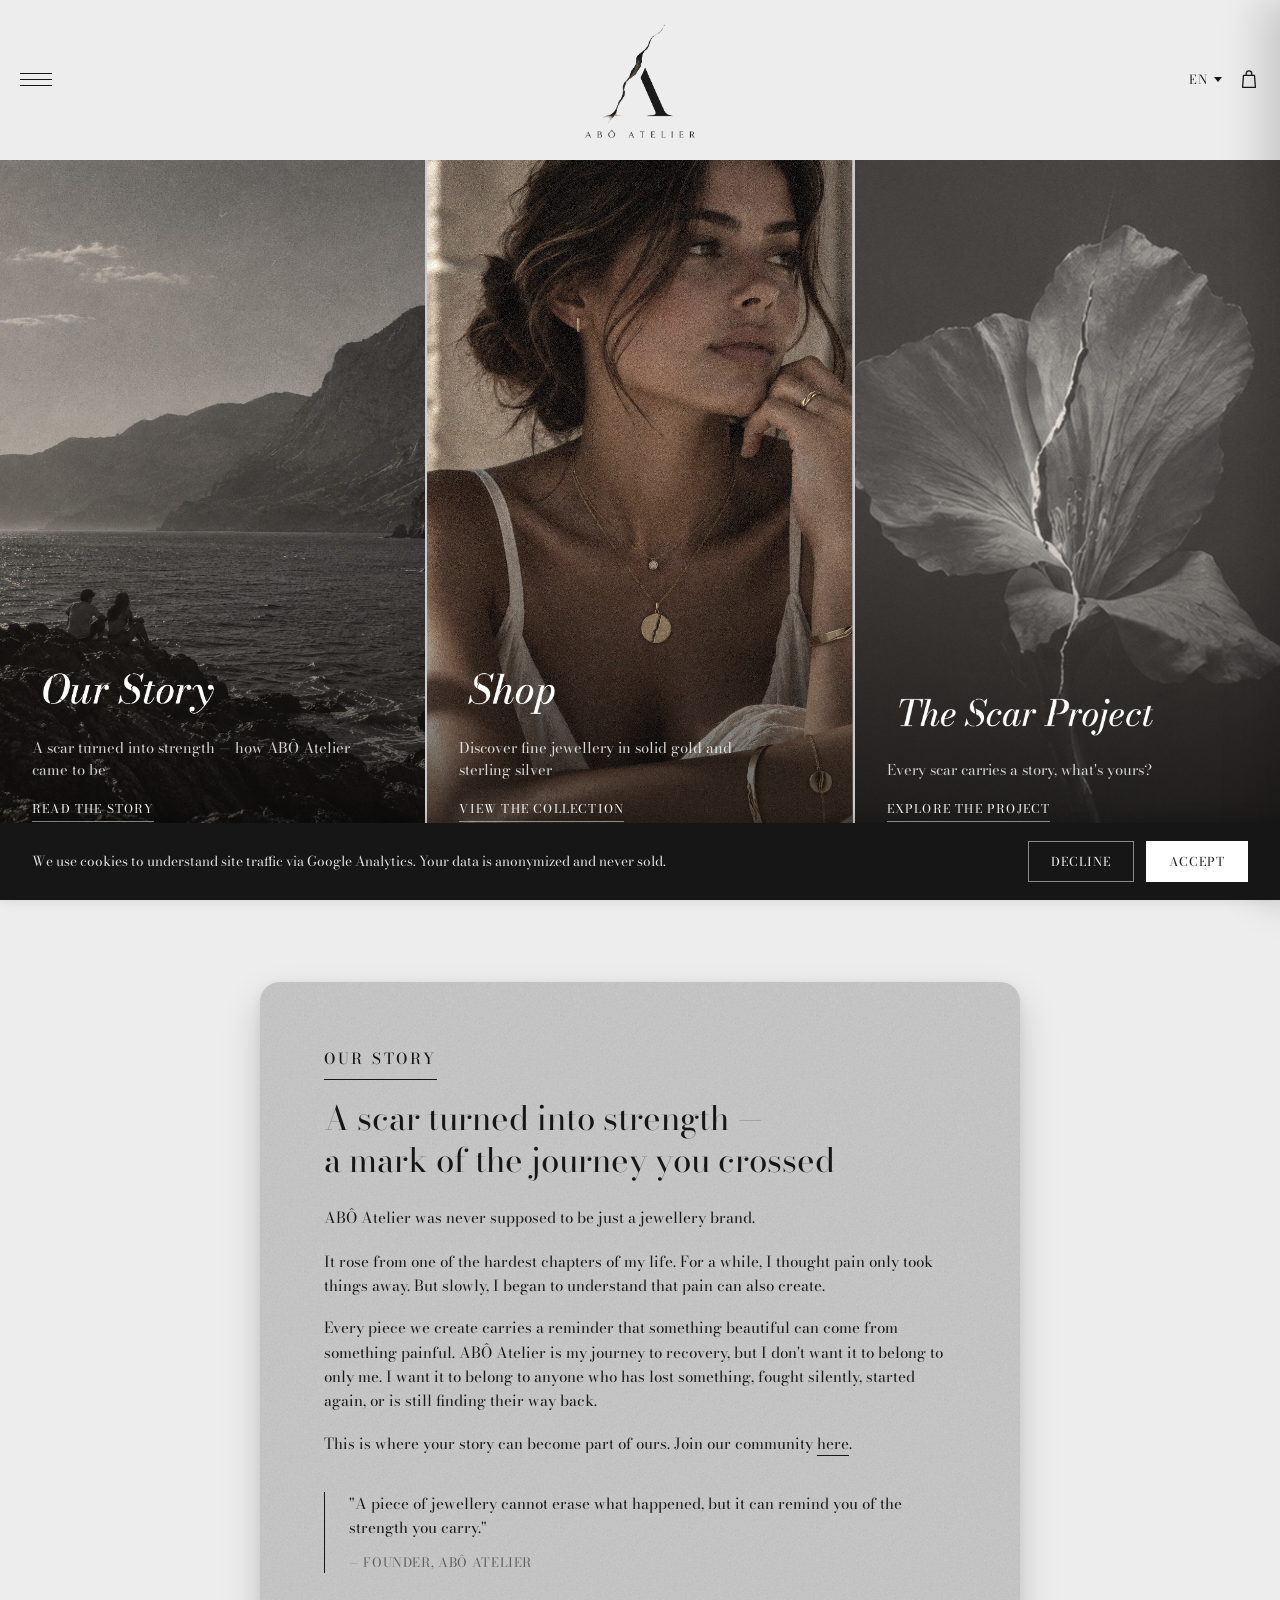
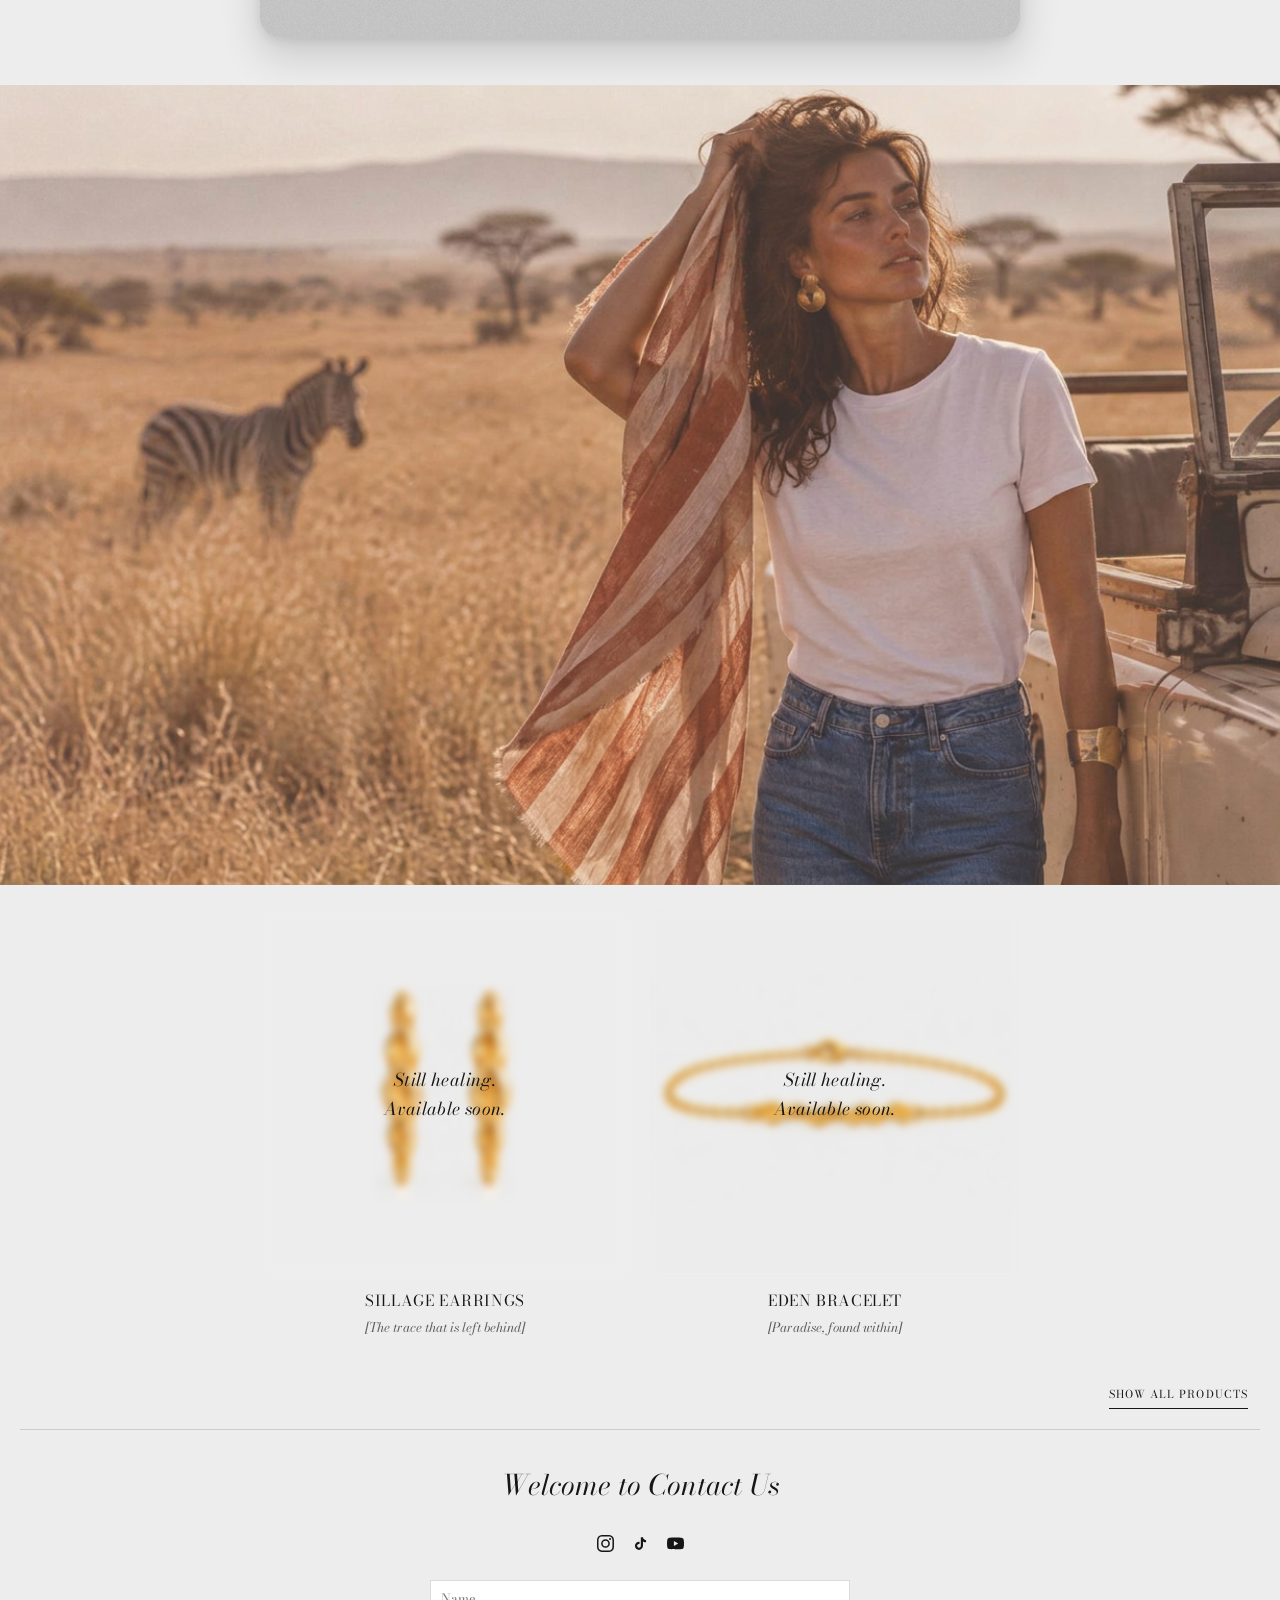
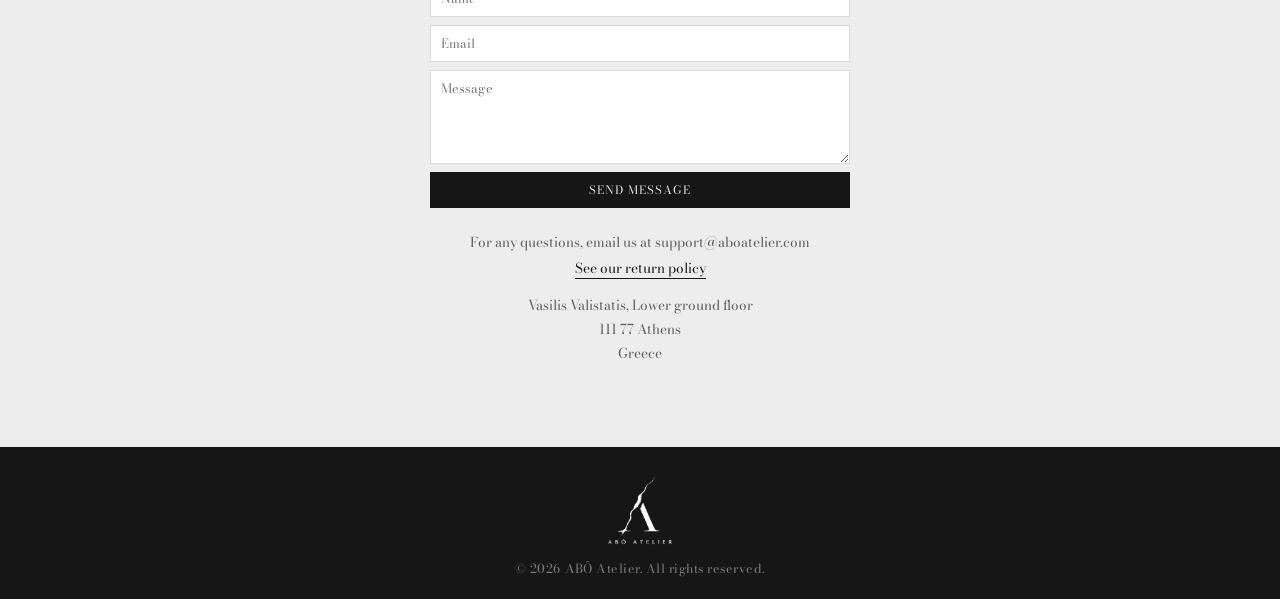
==== index.html @ 1d9c3689 "Add cookie consent banner gating Google Analytics Adds a bottom banner (translated in all 4 language" ====
<!DOCTYPE html>
<html lang="en">
<head>
<meta charset="UTF-8">
<meta name="viewport" content="width=device-width, initial-scale=1.0">
<title data-i18n="title.home">ABÔ Atelier — Fine Jewellery</title>
<meta name="description" content="ABÔ Atelier is a fine jewellery house crafting considered pieces by hand, in small batches, for a lifetime of wear.">

<link rel="preconnect" href="https://fonts.googleapis.com">
<link rel="preconnect" href="https://fonts.gstatic.com" crossorigin>
<link href="https://fonts.googleapis.com/css2?family=Bodoni+Moda:ital,wght@0,400..600;1,400..600&display=swap" rel="stylesheet">

<link rel="icon" href="assets/img/favicon-mark.png" type="image/png">
<link rel="stylesheet" href="assets/css/style.css">
<link rel="stylesheet" href="assets/css/cart.css">
</head>
<body>
<script>setTimeout(function(){document.body.classList.add("i18n-ready");}, 1500);</script>

<a class="skip-link" href="#story" data-i18n="skip.content">Skip to content</a>

<header class="site-header" id="siteHeader">
  <div class="header-inner">
    <button class="nav-toggle" id="navToggle" aria-expanded="false" aria-controls="siteNav" data-i18n-aria="nav.toggleAria" aria-label="Toggle navigation">
      <span></span><span></span><span></span>
    </button>

    <a href="#top" class="brand" data-i18n-aria="brand.aria" aria-label="ABÔ Atelier — Home">
      <img src="assets/img/abo-logo-scarred-full.png" alt="ABÔ Atelier" class="brand-logo">
    </a>

    <nav class="site-nav" id="siteNav">
      <a href="#top" data-i18n="nav.home">Home</a>
      <a href="shop.html" data-i18n="nav.shop">Shop</a>
      <a href="#story" data-i18n="nav.story">Our Story</a>
      <a href="the-scar-project.html" data-i18n="nav.scarProject">The Scar Project</a>
      <a href="#contact" data-i18n="nav.contact">Contact Us</a>
    </nav>

    <a href="shop.html" class="cart-link" data-i18n-aria="cart.aria" aria-label="View cart">
      <svg viewBox="0 0 24 24" aria-hidden="true"><path d="M6 7h12l1 13H5L6 7z"/><path d="M9 7V5a3 3 0 0 1 6 0v2"/></svg>
      <span class="cart-count" hidden>0</span>
    </a>
  </div>
</header>

<div class="nav-backdrop" id="navBackdrop"></div>

<main id="top">

  <section class="hero" id="hero">
    <a href="#story" class="hero-tile">
      <img src="assets/img/story-tile.jpg" alt="" class="hero-tile-img">
      <span class="hero-tile-copy">
        <img src="assets/img/title-our-story.png" alt="Our Story" class="hero-tile-title">
        <span class="hero-tile-text" data-i18n="hero.story.text">A scar turned into strength — how ABÔ Atelier came to be</span>
        <span class="hero-tile-link" data-i18n="hero.story.link">Read the story</span>
      </span>
    </a>

    <a href="shop.html" class="hero-tile">
      <img src="assets/img/shop-tile.jpg" alt="" class="hero-tile-img">
      <span class="hero-tile-copy">
        <img src="assets/img/title-shop.png" alt="Shop" class="hero-tile-title">
        <span class="hero-tile-text" data-i18n="hero.shop.text">Discover fine jewellery in solid gold and sterling silver</span>
        <span class="hero-tile-link" data-i18n="hero.shop.link">View the collection</span>
      </span>
    </a>

    <a href="the-scar-project.html" class="hero-tile">
      <img src="assets/img/scar-project-tile.jpg" alt="" class="hero-tile-img">
      <span class="hero-tile-copy">
        <img src="assets/img/title-scar-project.png" alt="The Scar Project" class="hero-tile-title-crack">
        <span class="hero-tile-text" data-i18n="hero.scar.text">Every scar carries a story, what's yours?</span>
        <span class="hero-tile-link" data-i18n="hero.scar.link">Explore the project</span>
      </span>
    </a>
  </section>

  <section class="story" id="story">
    <div class="story-inner">
      <div class="story-copy">
        <p class="eyebrow" data-i18n="story.eyebrow">Our Story</p>
        <h2 data-i18n-html="story.heading">A scar turned into strength —<br>a mark of the journey you crossed</h2>
        <p class="lede" data-i18n="story.lede">ABÔ Atelier was never supposed to be just a jewellery brand.</p>
        <p data-i18n-html="story.p1">It rose from one of the hardest chapters of my life. For a while, I thought pain only took things away. But slowly, I began to understand that <em>pain can also create</em>.</p>
        <p data-i18n="story.p2">Every piece we create carries a reminder that something beautiful can come from something painful. ABÔ Atelier is my journey to recovery, but I don't want it to belong to only me. I want it to belong to anyone who has lost something, fought silently, started again, or is still finding their way back.</p>
        <p data-i18n-html="story.p3">This is where your story can become part of ours. Join our community <a href="the-scar-project.html">here</a>.</p>

        <blockquote>
          "<span data-i18n="story.quote">A piece of jewellery cannot erase what happened, but it can remind you of the strength you carry.</span>"
          <cite data-i18n="story.quoteCite">— Founder, ABÔ Atelier</cite>
        </blockquote>
      </div>
    </div>
  </section>

  <section class="story-showcase" id="story-showcase">
    <div class="story-showcase-inner">
      <img src="assets/img/abo-savanna-editorial-whitetees.jpg" alt="" class="story-showcase-placeholder">
      <div class="story-showcase-products">
        <a href="product.html?id=sillage-earrings" class="story-showcase-product">
          <span class="story-showcase-product-media">
            <img src="assets/img/products/fracture-earrings-gold.jpg" alt="Sillage Earrings">
            <span class="story-showcase-product-badge" data-i18n-html="shop.comingSoon">Still healing.<br>Available soon.</span>
          </span>
          <span class="story-showcase-product-name">SILLAGE EARRINGS</span>
          <span class="story-showcase-product-quote">[The trace that is left behind]</span>
        </a>
        <a href="product.html?id=eden-bracelet" class="story-showcase-product">
          <span class="story-showcase-product-media">
            <img src="assets/img/products/fracture-bracelet-gold.jpg" alt="Eden Bracelet">
            <span class="story-showcase-product-badge" data-i18n-html="shop.comingSoon">Still healing.<br>Available soon.</span>
          </span>
          <span class="story-showcase-product-name">EDEN BRACELET</span>
          <span class="story-showcase-product-quote">[Paradise, found within]</span>
        </a>
      </div>
      <div class="story-showcase-more">
        <a href="shop.html" class="story-showcase-more-link" data-i18n="storyShowcase.showAll">Show All Products</a>
      </div>
    </div>
  </section>

  <section class="contact-section" id="contact">
    <h2 data-i18n="contact.heading">Welcome to Contact Us</h2>

    <div class="contact-columns">
      <div class="contact-info">
        <div class="contact-block contact-social">
          <div class="contact-social-icons">
            <a href="#" class="social-link" aria-label="Instagram">
              <svg viewBox="0 0 24 24" aria-hidden="true"><path d="M12 0C8.74 0 8.333.014 7.053.072 5.775.132 4.905.333 4.14.63c-.789.306-1.459.717-2.126 1.384S.935 3.35.63 4.14C.333 4.905.131 5.775.072 7.053.014 8.333 0 8.74 0 12s.014 3.667.072 4.947c.06 1.277.261 2.148.558 2.913.306.788.717 1.459 1.384 2.126.667.666 1.336 1.079 2.126 1.384.766.296 1.636.499 2.913.558C8.333 23.986 8.74 24 12 24s3.667-.014 4.947-.072c1.277-.06 2.148-.262 2.913-.558.788-.306 1.459-.718 2.126-1.384.666-.667 1.079-1.335 1.384-2.126.296-.765.499-1.636.558-2.913.058-1.28.072-1.687.072-4.947s-.014-3.667-.072-4.947c-.06-1.277-.262-2.149-.558-2.913-.306-.789-.718-1.459-1.384-2.126C21.319 1.347 20.651.935 19.86.63c-.765-.297-1.636-.499-2.913-.558C15.667.014 15.26 0 12 0zm0 2.16c3.203 0 3.585.016 4.85.071 1.17.055 1.805.249 2.227.415.562.217.96.477 1.382.896.419.42.679.819.896 1.381.164.422.36 1.057.413 2.227.057 1.266.07 1.646.07 4.85s-.015 3.585-.074 4.85c-.061 1.17-.256 1.805-.421 2.227-.224.562-.479.96-.899 1.382-.419.419-.824.679-1.38.896-.42.164-1.065.36-2.235.413-1.274.057-1.649.07-4.859.07-3.211 0-3.586-.015-4.859-.074-1.171-.061-1.816-.256-2.236-.421-.569-.224-.96-.479-1.379-.899-.421-.419-.69-.824-.9-1.38-.165-.42-.359-1.065-.42-2.235-.045-1.26-.061-1.649-.061-4.844 0-3.196.016-3.586.061-4.861.061-1.17.255-1.814.42-2.234.21-.57.479-.96.9-1.381.419-.419.81-.689 1.379-.898.42-.166 1.051-.361 2.221-.421 1.275-.045 1.65-.06 4.859-.06zM12 5.838a6.162 6.162 0 1 0 0 12.324 6.162 6.162 0 0 0 0-12.324zM12 16a4 4 0 1 1 0-8 4 4 0 0 1 0 8zm7.846-10.405a1.44 1.44 0 1 1-2.881.001 1.44 1.44 0 0 1 2.881-.001z"/></svg>
            </a>
            <a href="#" class="social-link" aria-label="TikTok">
              <svg viewBox="0 0 24 24" aria-hidden="true"><path d="M16.6 5.82s.51.5 0 0A4.278 4.278 0 0 1 15.54 3h-3.09v12.4a2.592 2.592 0 0 1-2.59 2.5c-1.42 0-2.6-1.16-2.6-2.6c0-1.72 1.66-3.01 3.37-2.48V9.66c-3.45-.46-6.47 2.22-6.47 5.64c0 3.33 2.76 5.7 5.69 5.7c3.14 0 5.69-2.55 5.69-5.7V9.01a7.35 7.35 0 0 0 4.3 1.38V7.3s-1.88.09-3.24-1.48z"/></svg>
            </a>
            <a href="#" class="social-link" aria-label="YouTube">
              <svg viewBox="0 0 24 24" aria-hidden="true"><path d="M23.498 6.186a2.994 2.994 0 0 0-2.107-2.117C19.505 3.545 12 3.545 12 3.545s-7.505 0-9.391.524A2.994 2.994 0 0 0 .502 6.186 31.6 31.6 0 0 0 0 12a31.6 31.6 0 0 0 .502 5.814 2.994 2.994 0 0 0 2.107 2.117c1.886.524 9.391.524 9.391.524s7.505 0 9.391-.524a2.994 2.994 0 0 0 2.107-2.117A31.6 31.6 0 0 0 24 12a31.6 31.6 0 0 0-.502-5.814zM9.75 15.568V8.432L15.818 12z"/></svg>
            </a>
          </div>
        </div>

        <div class="contact-block contact-form-block">
          <form class="contact-form" id="contactForm">
            <input type="text" name="name" data-i18n-placeholder="newsletter.name" placeholder="Name" data-i18n-aria="newsletter.name" aria-label="Name">
            <input type="email" name="email" data-i18n-placeholder="newsletter.email" placeholder="Email" required data-i18n-aria="newsletter.emailAria" aria-label="Email address">
            <textarea name="message" rows="4" data-i18n-placeholder="contact.form.message" placeholder="Message" required data-i18n-aria="contact.form.message" aria-label="Message"></textarea>
            <button type="submit" data-i18n="contact.form.submit">Send Message</button>
            <p class="newsletter-status" hidden></p>
          </form>
        </div>

        <div class="contact-block contact-returns">
          <p><span data-i18n="contact.returnsLabel">For any questions, email us at</span> support@aboatelier.com</p>
          <p><a href="return-policy.html" data-i18n="contact.returnsPolicyLink">See our return policy</a></p>
          <div class="contact-address">
            <p>Vasilis Valistatis, Lower ground floor</p>
            <p>111 77 Athens</p>
            <p data-i18n="contact.country">Greece</p>
          </div>
        </div>
      </div>
    </div>
  </section>

</main>

<footer class="site-footer">
  <div class="footer-inner">
    <div class="footer-brand">
      <a href="#top" class="brand brand--footer">
        <img src="assets/img/abo-logo-scarred-white-full.png" alt="ABÔ Atelier" class="brand-logo brand-logo--footer">
      </a>
      <p class="footer-copy">&copy; <span id="year"></span> <span data-i18n="footer.rights">ABÔ Atelier. All rights reserved.</span></p>
    </div>
  </div>
</footer>

<div class="newsletter-widget" id="newsletterWidget">
  <div class="newsletter-anchor">
    <button type="button" class="newsletter-badge" id="newsletterBadge" data-i18n-aria="newsletter.badgeAria" aria-label="Sign up for our newsletter">
      <svg viewBox="0 0 24 24" aria-hidden="true"><rect x="3" y="5" width="18" height="14" rx="1"></rect><path d="M3 6l9 7 9-7"></path></svg>
    </button>
    <div class="newsletter-popup" id="newsletterPopup" hidden>
      <button type="button" class="newsletter-close" id="newsletterClose" data-i18n-aria="newsletter.closeAria" aria-label="Close">&times;</button>
      <p class="newsletter-title" data-i18n="newsletter.heading">Sign up for our newsletter and get 10% off your first order.</p>
      <form class="newsletter-form">
        <input type="text" name="name" data-i18n-placeholder="newsletter.name" placeholder="Name" required data-i18n-aria="newsletter.name" aria-label="Name">
        <input type="email" name="email" data-i18n-placeholder="newsletter.email" placeholder="Email" required data-i18n-aria="newsletter.emailAria" aria-label="Email address">
        <div class="newsletter-phone-row">
          <select name="phoneCountry" class="newsletter-phone-code" data-i18n-aria="newsletter.countryCodeAria" aria-label="Country code">
            <option value="+46">🇸🇪 +46</option>
            <option value="+93">🇦🇫 +93</option>
            <option value="+355">🇦🇱 +355</option>
            <option value="+213">🇩🇿 +213</option>
            <option value="+376">🇦🇩 +376</option>
            <option value="+244">🇦🇴 +244</option>
            <option value="+1268">🇦🇬 +1268</option>
            <option value="+54">🇦🇷 +54</option>
            <option value="+374">🇦🇲 +374</option>
            <option value="+61">🇦🇺 +61</option>
            <option value="+43">🇦🇹 +43</option>
            <option value="+994">🇦🇿 +994</option>
            <option value="+1242">🇧🇸 +1242</option>
            <option value="+973">🇧🇭 +973</option>
            <option value="+880">🇧🇩 +880</option>
            <option value="+1246">🇧🇧 +1246</option>
            <option value="+375">🇧🇾 +375</option>
            <option value="+32">🇧🇪 +32</option>
            <option value="+501">🇧🇿 +501</option>
            <option value="+229">🇧🇯 +229</option>
            <option value="+975">🇧🇹 +975</option>
            <option value="+591">🇧🇴 +591</option>
            <option value="+387">🇧🇦 +387</option>
            <option value="+267">🇧🇼 +267</option>
            <option value="+55">🇧🇷 +55</option>
            <option value="+673">🇧🇳 +673</option>
            <option value="+359">🇧🇬 +359</option>
            <option value="+226">🇧🇫 +226</option>
            <option value="+257">🇧🇮 +257</option>
            <option value="+855">🇰🇭 +855</option>
            <option value="+237">🇨🇲 +237</option>
            <option value="+1">🇨🇦 +1</option>
            <option value="+238">🇨🇻 +238</option>
            <option value="+236">🇨🇫 +236</option>
            <option value="+235">🇹🇩 +235</option>
            <option value="+56">🇨🇱 +56</option>
            <option value="+86">🇨🇳 +86</option>
            <option value="+57">🇨🇴 +57</option>
            <option value="+269">🇰🇲 +269</option>
            <option value="+243">🇨🇩 +243</option>
            <option value="+242">🇨🇬 +242</option>
            <option value="+506">🇨🇷 +506</option>
            <option value="+385">🇭🇷 +385</option>
            <option value="+53">🇨🇺 +53</option>
            <option value="+357">🇨🇾 +357</option>
            <option value="+420">🇨🇿 +420</option>
            <option value="+45">🇩🇰 +45</option>
            <option value="+253">🇩🇯 +253</option>
            <option value="+1767">🇩🇲 +1767</option>
            <option value="+1809">🇩🇴 +1809</option>
            <option value="+593">🇪🇨 +593</option>
            <option value="+20">🇪🇬 +20</option>
            <option value="+503">🇸🇻 +503</option>
            <option value="+240">🇬🇶 +240</option>
            <option value="+291">🇪🇷 +291</option>
            <option value="+372">🇪🇪 +372</option>
            <option value="+268">🇸🇿 +268</option>
            <option value="+251">🇪🇹 +251</option>
            <option value="+679">🇫🇯 +679</option>
            <option value="+358">🇫🇮 +358</option>
            <option value="+33">🇫🇷 +33</option>
            <option value="+241">🇬🇦 +241</option>
            <option value="+220">🇬🇲 +220</option>
            <option value="+995">🇬🇪 +995</option>
            <option value="+49">🇩🇪 +49</option>
            <option value="+233">🇬🇭 +233</option>
            <option value="+30">🇬🇷 +30</option>
            <option value="+1473">🇬🇩 +1473</option>
            <option value="+502">🇬🇹 +502</option>
            <option value="+224">🇬🇳 +224</option>
            <option value="+245">🇬🇼 +245</option>
            <option value="+592">🇬🇾 +592</option>
            <option value="+509">🇭🇹 +509</option>
            <option value="+504">🇭🇳 +504</option>
            <option value="+852">🇭🇰 +852</option>
            <option value="+36">🇭🇺 +36</option>
            <option value="+354">🇮🇸 +354</option>
            <option value="+91">🇮🇳 +91</option>
            <option value="+62">🇮🇩 +62</option>
            <option value="+98">🇮🇷 +98</option>
            <option value="+964">🇮🇶 +964</option>
            <option value="+353">🇮🇪 +353</option>
            <option value="+972">🇮🇱 +972</option>
            <option value="+39">🇮🇹 +39</option>
            <option value="+225">🇨🇮 +225</option>
            <option value="+1876">🇯🇲 +1876</option>
            <option value="+81">🇯🇵 +81</option>
            <option value="+962">🇯🇴 +962</option>
            <option value="+7">🇰🇿 +7</option>
            <option value="+254">🇰🇪 +254</option>
            <option value="+686">🇰🇮 +686</option>
            <option value="+383">XK +383</option>
            <option value="+965">🇰🇼 +965</option>
            <option value="+996">🇰🇬 +996</option>
            <option value="+856">🇱🇦 +856</option>
            <option value="+371">🇱🇻 +371</option>
            <option value="+961">🇱🇧 +961</option>
            <option value="+266">🇱🇸 +266</option>
            <option value="+231">🇱🇷 +231</option>
            <option value="+218">🇱🇾 +218</option>
            <option value="+423">🇱🇮 +423</option>
            <option value="+370">🇱🇹 +370</option>
            <option value="+352">🇱🇺 +352</option>
            <option value="+853">🇲🇴 +853</option>
            <option value="+261">🇲🇬 +261</option>
            <option value="+265">🇲🇼 +265</option>
            <option value="+60">🇲🇾 +60</option>
            <option value="+960">🇲🇻 +960</option>
            <option value="+223">🇲🇱 +223</option>
            <option value="+356">🇲🇹 +356</option>
            <option value="+692">🇲🇭 +692</option>
            <option value="+222">🇲🇷 +222</option>
            <option value="+230">🇲🇺 +230</option>
            <option value="+52">🇲🇽 +52</option>
            <option value="+691">🇫🇲 +691</option>
            <option value="+373">🇲🇩 +373</option>
            <option value="+377">🇲🇨 +377</option>
            <option value="+976">🇲🇳 +976</option>
            <option value="+382">🇲🇪 +382</option>
            <option value="+212">🇲🇦 +212</option>
            <option value="+258">🇲🇿 +258</option>
            <option value="+95">🇲🇲 +95</option>
            <option value="+264">🇳🇦 +264</option>
            <option value="+674">🇳🇷 +674</option>
            <option value="+977">🇳🇵 +977</option>
            <option value="+31">🇳🇱 +31</option>
            <option value="+64">🇳🇿 +64</option>
            <option value="+505">🇳🇮 +505</option>
            <option value="+227">🇳🇪 +227</option>
            <option value="+234">🇳🇬 +234</option>
            <option value="+850">🇰🇵 +850</option>
            <option value="+389">🇲🇰 +389</option>
            <option value="+47">🇳🇴 +47</option>
            <option value="+968">🇴🇲 +968</option>
            <option value="+92">🇵🇰 +92</option>
            <option value="+680">🇵🇼 +680</option>
            <option value="+970">🇵🇸 +970</option>
            <option value="+507">🇵🇦 +507</option>
            <option value="+675">🇵🇬 +675</option>
            <option value="+595">🇵🇾 +595</option>
            <option value="+51">🇵🇪 +51</option>
            <option value="+63">🇵🇭 +63</option>
            <option value="+48">🇵🇱 +48</option>
            <option value="+351">🇵🇹 +351</option>
            <option value="+974">🇶🇦 +974</option>
            <option value="+40">🇷🇴 +40</option>
            <option value="+7">🇷🇺 +7</option>
            <option value="+250">🇷🇼 +250</option>
            <option value="+1869">🇰🇳 +1869</option>
            <option value="+1758">🇱🇨 +1758</option>
            <option value="+1784">🇻🇨 +1784</option>
            <option value="+685">🇼🇸 +685</option>
            <option value="+378">🇸🇲 +378</option>
            <option value="+239">🇸🇹 +239</option>
            <option value="+966">🇸🇦 +966</option>
            <option value="+221">🇸🇳 +221</option>
            <option value="+381">🇷🇸 +381</option>
            <option value="+248">🇸🇨 +248</option>
            <option value="+232">🇸🇱 +232</option>
            <option value="+65">🇸🇬 +65</option>
            <option value="+421">🇸🇰 +421</option>
            <option value="+386">🇸🇮 +386</option>
            <option value="+677">🇸🇧 +677</option>
            <option value="+252">🇸🇴 +252</option>
            <option value="+27">🇿🇦 +27</option>
            <option value="+82">🇰🇷 +82</option>
            <option value="+211">🇸🇸 +211</option>
            <option value="+34">🇪🇸 +34</option>
            <option value="+94">🇱🇰 +94</option>
            <option value="+249">🇸🇩 +249</option>
            <option value="+597">🇸🇷 +597</option>
            <option value="+41">🇨🇭 +41</option>
            <option value="+963">🇸🇾 +963</option>
            <option value="+886">🇹🇼 +886</option>
            <option value="+992">🇹🇯 +992</option>
            <option value="+255">🇹🇿 +255</option>
            <option value="+66">🇹🇭 +66</option>
            <option value="+670">🇹🇱 +670</option>
            <option value="+228">🇹🇬 +228</option>
            <option value="+676">🇹🇴 +676</option>
            <option value="+1868">🇹🇹 +1868</option>
            <option value="+216">🇹🇳 +216</option>
            <option value="+90">🇹🇷 +90</option>
            <option value="+993">🇹🇲 +993</option>
            <option value="+688">🇹🇻 +688</option>
            <option value="+256">🇺🇬 +256</option>
            <option value="+380">🇺🇦 +380</option>
            <option value="+971">🇦🇪 +971</option>
            <option value="+44">🇬🇧 +44</option>
            <option value="+1">🇺🇸 +1</option>
            <option value="+598">🇺🇾 +598</option>
            <option value="+998">🇺🇿 +998</option>
            <option value="+678">🇻🇺 +678</option>
            <option value="+39">🇻🇦 +39</option>
            <option value="+58">🇻🇪 +58</option>
            <option value="+84">🇻🇳 +84</option>
            <option value="+967">🇾🇪 +967</option>
            <option value="+260">🇿🇲 +260</option>
            <option value="+263">🇿🇼 +263</option>
          </select>
          <input type="tel" name="phone" data-i18n-placeholder="newsletter.phone" placeholder="Phone number" required data-i18n-aria="newsletter.phone" aria-label="Phone number">
        </div>
        <button type="submit" data-i18n="newsletter.submit">Sign Up</button>
          <p class="newsletter-status" hidden></p>
      </form>
    </div>
  </div>
</div>

<div class="cookie-consent" id="cookieConsent" hidden>
  <p class="cookie-consent-text" data-i18n="cookieConsent.text">We use cookies to understand site traffic via Google Analytics. Your data is anonymized and never sold.</p>
  <div class="cookie-consent-actions">
    <button type="button" class="cookie-consent-decline" id="cookieConsentDecline" data-i18n="cookieConsent.decline">Decline</button>
    <button type="button" class="cookie-consent-accept" id="cookieConsentAccept" data-i18n="cookieConsent.accept">Accept</button>
  </div>
</div>

<script src="assets/js/i18n.js"></script>
<script src="assets/js/analytics-consent.js"></script>
<script src="assets/js/cart.js"></script>
<script src="assets/js/countries-data.js"></script>
<script src="assets/js/phone-country-picker.js"></script>
<script src="assets/js/main.js"></script>
<script src="assets/js/web3forms.js"></script>
<script src="assets/js/newsletter.js"></script>
<script src="assets/js/contact-form.js"></script>
</body>
</html>
---- assets/css/style.css ----
/* ===== ABÔ Atelier — design tokens ===== */
:root {
  --color-bg: #ededed;
  --color-bg-alt: #c4c4c4;
  --color-ink: #161616;
  --color-ink-soft: #5c5c5c;
  --color-line: rgba(0, 0, 0, 0.14);
  --color-accent: #161616;
  --color-cream: #ffffff;

  --font-display: "Bodoni Moda", "Didot", "Bodoni MT", "Didot LT STD", serif;
  --font-body: "Bodoni Moda", "Didot", "Bodoni MT", "Didot LT STD", serif;

  --max-width: 1240px;
  --header-h: 160px;
  --header-h-scrolled: 88px;
}

* { box-sizing: border-box; }

html { scroll-behavior: smooth; }

body {
  margin: 0;
  background: var(--color-bg);
  color: var(--color-ink);
  font-family: var(--font-body);
  font-weight: 400;
  line-height: 1.6;
  -webkit-font-smoothing: antialiased;
}

img { max-width: 100%; display: block; }

a {
  color: inherit;
  text-decoration: none;
}

.skip-link {
  position: absolute;
  inset-inline-start: -9999px;
  top: 0;
  background: var(--color-ink);
  color: var(--color-bg);
  padding: 12px 20px;
  z-index: 200;
}
.skip-link:focus { inset-inline-start: 12px; top: 12px; }

/* ===== Header ===== */
.site-header {
  position: fixed;
  top: 0;
  left: 0;
  right: 0;
  height: var(--header-h);
  z-index: 100;
  background: rgba(237, 237, 237, 0.88);
  backdrop-filter: blur(8px);
  border-bottom: 1px solid transparent;
  transition: height 0.3s ease, border-color 0.3s ease, background 0.3s ease;
}
.site-header.is-scrolled {
  height: var(--header-h-scrolled);
  border-bottom-color: var(--color-line);
}

.header-inner {
  max-width: none;
  height: 100%;
  margin: 0 auto;
  padding: 0 32px;
  display: grid;
  grid-template-columns: 1fr auto 1fr;
  align-items: center;
}

.brand {
  grid-column: 2;
  display: flex;
  align-items: center;
  justify-self: center;
  color: var(--color-ink);
}
.brand-logo {
  height: 120px;
  width: auto;
  transition: height 0.3s ease;
}
.site-header.is-scrolled .brand-logo {
  height: 60px;
}

.site-nav {
  grid-column: 1;
  justify-self: start;
  display: flex;
  gap: 32px;
}
.site-nav a {
  font-size: 0.85rem;
  letter-spacing: 0.06em;
  text-transform: uppercase;
  position: relative;
  padding-bottom: 4px;
}
.site-nav a::after {
  content: "";
  position: absolute;
  inset-inline-start: 0;
  bottom: 0;
  width: 0;
  height: 1px;
  background: var(--color-ink);
  transition: width 0.25s ease;
}
.site-nav a:hover::after { width: 100%; }

.header-actions {
  grid-column: 3;
  justify-self: end;
  display: flex;
  align-items: center;
  gap: 22px;
}

.cart-link {
  display: flex;
  align-items: center;
  color: var(--color-ink);
}
.cart-link svg {
  width: 22px;
  height: 22px;
  fill: none;
  stroke: currentColor;
  stroke-width: 1.4;
  stroke-linecap: round;
  stroke-linejoin: round;
}
.cart-link:hover { color: var(--color-ink-soft); }

.nav-toggle {
  grid-column: 1;
  justify-self: start;
  display: none;
  flex-direction: column;
  justify-content: center;
  gap: 5px;
  width: 32px;
  height: 32px;
  background: none;
  border: none;
  cursor: pointer;
  padding: 0;
}
.nav-toggle span {
  display: block;
  width: 100%;
  height: 1px;
  background: var(--color-ink);
  transition: transform 0.25s ease, opacity 0.25s ease;
}
.nav-toggle[aria-expanded="true"] span:nth-child(1) { transform: translateY(6px) rotate(45deg); }
.nav-toggle[aria-expanded="true"] span:nth-child(2) { opacity: 0; }
.nav-toggle[aria-expanded="true"] span:nth-child(3) { transform: translateY(-6px) rotate(-45deg); }

/* ===== Language switcher ===== */
.lang-switcher { position: relative; }
.lang-switcher-btn {
  display: flex;
  align-items: center;
  gap: 5px;
  background: none;
  border: none;
  cursor: pointer;
  font-family: var(--font-body);
  font-size: 0.78rem;
  letter-spacing: 0.08em;
  text-transform: uppercase;
  color: var(--color-ink);
  padding: 4px 2px;
}
.lang-switcher-btn::after {
  content: "";
  width: 0;
  height: 0;
  border-left: 4px solid transparent;
  border-right: 4px solid transparent;
  border-top: 5px solid currentColor;
}
.lang-switcher-menu {
  position: absolute;
  top: calc(100% + 12px);
  inset-inline-end: 0;
  background: var(--color-bg);
  border: 1px solid var(--color-line);
  list-style: none;
  margin: 0;
  padding: 6px 0;
  min-width: 150px;
  box-shadow: 0 12px 32px rgba(0, 0, 0, 0.14);
  z-index: 150;
}
.lang-switcher-menu[hidden] { display: none; }
.lang-switcher-menu li { margin: 0; }
.lang-switcher-menu button {
  display: block;
  width: 100%;
  text-align: start;
  padding: 9px 18px;
  background: none;
  border: none;
  cursor: pointer;
  font-family: var(--font-body);
  font-size: 0.85rem;
  color: var(--color-ink);
}
.lang-switcher-menu button:hover,
.lang-switcher-menu button.is-active {
  background: var(--color-bg-alt);
}

/* Hide content until translations are applied, to avoid a flash of the
   English fallback text on repeat visits in another language. */
body:not(.i18n-ready) { visibility: hidden; }

/* ===== Hero — two full-bleed editorial tiles ===== */
.hero {
  margin-top: var(--header-h);
  display: grid;
  grid-template-columns: repeat(3, 1fr);
  gap: 2px;
  background: var(--color-line);
  height: clamp(480px, 78vh, 780px);
}

.hero-tile {
  position: relative;
  display: block;
  overflow: hidden;
  color: #ffffff;
}
.hero-tile-img {
  width: 100%;
  height: 100%;
  object-fit: cover;
  display: block;
  transform: scale(1.001);
  transition: transform 0.7s cubic-bezier(0.22, 1, 0.36, 1);
}
.hero-tile:hover .hero-tile-img { transform: scale(1.045); }

.hero-tile::after {
  content: "";
  position: absolute;
  inset: 0;
  background: linear-gradient(to top, rgba(10, 9, 8, 0.72) 0%, rgba(10, 9, 8, 0.12) 45%, rgba(10, 9, 8, 0) 65%);
}

.hero-tile-copy {
  position: absolute;
  left: 0;
  right: 0;
  bottom: 0;
  z-index: 1;
  display: flex;
  flex-direction: column;
  align-items: flex-start;
  padding: 28px 32px 40px;
}

.hero-tile-title {
  display: block;
  height: clamp(2.6rem, 4.6vw, 4rem);
  width: auto;
  margin-bottom: 14px;
}

.hero-tile-text {
  max-width: 320px;
  font-size: 0.92rem;
  line-height: 1.5;
  color: rgba(255, 255, 255, 0.82);
  margin-bottom: 18px;
}

.hero-tile-link {
  font-size: 0.75rem;
  letter-spacing: 0.1em;
  text-transform: uppercase;
  padding-bottom: 3px;
  border-bottom: 1px solid rgba(255, 255, 255, 0.55);
  transition: border-color 0.25s ease, opacity 0.25s ease;
}

.eyebrow {
  font-size: 0.78rem;
  letter-spacing: 0.18em;
  text-transform: uppercase;
  color: var(--color-accent);
  margin: 0 0 18px;
  font-weight: 500;
}
.hero-tile:hover .hero-tile-link { border-color: #ffffff; }

.hero-tile-title-crack {
  display: block;
  height: clamp(2.44rem, 4.58vw, 3.51rem);
  width: auto;
  margin-bottom: 14px;
}

/* ===== Story (fixed dark card — a deliberate contrast, not theme-driven) ===== */
.story {
  padding: 120px 32px 48px;
  scroll-margin-top: var(--header-h);
}

.story-inner {
  max-width: 760px;
  margin: 0 auto;
  background: #BEBEBE url("../img/grain-texture.png") repeat;
  padding: 64px clamp(28px, 6vw, 64px);
  border-radius: 20px;
  box-shadow: 0 18px 40px rgba(0, 0, 0, 0.16), 0 4px 12px rgba(0, 0, 0, 0.08);
}

.story-copy {
  opacity: 0;
  transform: translateY(24px);
  transition: opacity 0.8s ease 0.1s, transform 0.8s ease 0.1s;
}

.story.is-visible .story-copy {
  opacity: 1;
  transform: translateY(0);
}

.story-copy .eyebrow {
  display: inline-block;
  padding-bottom: 8px;
  color: var(--color-ink);
  border-bottom: 1px solid var(--color-ink);
}

.story h2 {
  margin: 0 0 24px;
  font-family: var(--font-display);
  font-style: normal;
  font-weight: 400;
  font-size: clamp(1.7rem, 2.6vw, 2.4rem);
  line-height: 1.25;
  color: var(--color-ink);
  max-width: 560px;
}

.story .lede {
  font-size: 0.95rem;
  color: var(--color-ink);
  margin-bottom: 20px;
}

.story p {
  font-size: 0.95rem;
  color: var(--color-ink);
  margin: 0 0 18px;
}

.story p a {
  color: var(--color-ink);
  border-bottom: 1px solid var(--color-ink);
}

.story p em {
  font-style: normal;
}

.story blockquote {
  margin: 36px 0 0;
  padding-inline-start: 24px;
  border-inline-start: 1px solid var(--color-ink);
  font-family: var(--font-display);
  font-style: normal;
  font-size: 0.95rem;
  color: var(--color-ink);
}
.story blockquote cite {
  display: block;
  margin-top: 12px;
  font-family: var(--font-body);
  font-style: normal;
  font-size: 0.8rem;
  letter-spacing: 0.05em;
  text-transform: uppercase;
  color: var(--color-ink-soft);
}

/* ===== Story showcase ===== */
.story-showcase {
  padding: 0 32px 20px;
}
.story-showcase-inner {
  max-width: 760px;
  margin: 0 auto;
}
.story-showcase-placeholder {
  display: block;
  width: 100vw;
  max-width: none;
  margin-left: calc(50% - 50vw);
  margin-right: calc(50% - 50vw);
  aspect-ratio: 16 / 10;
  object-fit: cover;
  margin-bottom: 24px;
}
.story-showcase-products {
  display: grid;
  grid-template-columns: 1fr 1fr;
  gap: 20px;
}
.story-showcase-product {
  display: block;
  color: inherit;
  text-align: center;
}
.story-showcase-product img {
  width: 100%;
  aspect-ratio: 1 / 1;
  object-fit: cover;
  filter: blur(4px);
  transition: transform 0.4s ease;
}
.story-showcase-product:hover img {
  transform: scale(1.03);
}
.story-showcase-product-media {
  position: relative;
  display: block;
  border-radius: 12px;
  overflow: hidden;
  background: var(--color-bg);
}
.story-showcase-product-badge {
  position: absolute;
  top: 50%;
  left: 50%;
  transform: translate(-50%, -50%);
  width: 90%;
  font-family: var(--font-display);
  font-style: italic;
  font-size: 1.11rem;
  letter-spacing: 0.02em;
  color: var(--color-ink);
  text-align: center;
}
.story-showcase-product-name {
  display: block;
  margin-top: 10px;
  font-family: var(--font-display);
  font-size: 0.95rem;
  letter-spacing: 0.04em;
  color: var(--color-ink);
}
.story-showcase-product-quote {
  display: block;
  margin-top: 4px;
  font-family: var(--font-display);
  font-style: italic;
  font-size: 0.82rem;
  color: var(--color-ink-soft);
}
.story-showcase-more {
  display: flex;
  justify-content: flex-end;
  width: 100vw;
  max-width: none;
  margin-left: calc(50% - 50vw);
  margin-right: calc(50% - 50vw);
  padding-right: 32px;
  margin-top: 48px;
}
.story-showcase-more-link {
  font-size: 0.68rem;
  letter-spacing: 0.1em;
  text-transform: uppercase;
  color: var(--color-ink);
  padding-bottom: 4px;
  border-bottom: 1px solid var(--color-ink);
  transition: color 0.25s ease, border-color 0.25s ease;
}
.story-showcase-more-link:hover {
  color: var(--color-ink-soft);
  border-color: var(--color-ink-soft);
}

/* ===== Contact ===== */
.contact-section {
  max-width: var(--max-width);
  margin: 0 auto 0;
  padding: 32px 32px 40px;
  border-top: 1px solid var(--color-line);
  text-align: center;
  opacity: 0;
  transform: translateY(20px);
  transition: opacity 0.7s ease, transform 0.7s ease;
  scroll-margin-top: var(--header-h);
}
.contact-section.is-visible {
  opacity: 1;
  transform: translateY(0);
}
.contact-section h2 {
  font-family: var(--font-display);
  font-weight: 400;
  font-style: italic;
  font-size: clamp(1.4rem, 2.2vw, 1.8rem);
  margin: 0 0 28px;
}
.contact-columns {
  display: flex;
  flex-direction: column;
  align-items: center;
  max-width: 420px;
  margin: 0 auto;
  text-align: center;
}
.contact-info {
  display: flex;
  flex-direction: column;
  align-items: center;
  gap: 24px;
  width: 100%;
}
.contact-block {
  max-width: 420px;
  width: 100%;
  color: var(--color-ink-soft);
  font-size: 0.85rem;
}
.contact-info .contact-block {
  margin: 0;
}
.contact-block p {
  margin: 0 0 4px;
}
.contact-block a {
  color: var(--color-ink);
  border-bottom: 1px solid var(--color-ink);
}
.contact-address {
  margin-top: 16px;
}
.contact-address p {
  margin: 0 0 2px;
}
.contact-social {
  display: flex;
  flex-direction: column;
  align-items: center;
  gap: 12px;
}
.contact-social-icons {
  display: flex;
  justify-content: center;
  gap: 18px;
}
.contact-social .social-link {
  display: inline-flex;
  color: var(--color-ink);
  border-bottom: none;
}
.contact-social svg {
  width: 17px;
  height: 17px;
  fill: currentColor;
}
.contact-social .social-link:hover {
  color: var(--color-ink-soft);
}

/* ===== Newsletter form (shared by contact section + floating widget) ===== */
.newsletter-form,
.contact-form {
  display: flex;
  flex-direction: column;
  gap: 8px;
  margin-top: 4px;
}
.newsletter-form input,
.contact-form input,
.contact-form textarea {
  min-width: 0;
  padding: 8px 10px;
  border: 1px solid var(--color-line);
  background: #ffffff;
  color: var(--color-ink);
  font-family: var(--font-body);
  font-size: 0.8rem;
}
.contact-form textarea {
  resize: vertical;
  min-height: 70px;
}
.newsletter-form button,
.contact-form button {
  padding: 8px 16px;
  border: 1px solid var(--color-ink);
  background: var(--color-ink);
  color: var(--color-bg);
  font-family: var(--font-body);
  font-size: 0.72rem;
  letter-spacing: 0.08em;
  text-transform: uppercase;
  cursor: pointer;
  white-space: nowrap;
  transition: background 0.2s ease, color 0.2s ease;
}
.newsletter-form button:hover,
.contact-form button:hover {
  background: transparent;
  color: var(--color-ink);
}
.newsletter-form button:disabled,
.contact-form button:disabled {
  opacity: 0.6;
  cursor: default;
}
.newsletter-status {
  margin: 0;
  font-size: 0.75rem;
}
.newsletter-status[hidden] { display: none; }
.newsletter-status.is-success { color: #2f6b3a; }
.newsletter-status.is-error { color: #a33b3b; }
.newsletter-phone-row {
  display: flex;
  gap: 8px;
}
.newsletter-phone-code {
  flex: 0 0 auto;
  padding: 8px;
  border: 1px solid var(--color-line);
  background: #ffffff;
  color: var(--color-ink);
  font-family: var(--font-body);
  font-size: 0.8rem;
}
.newsletter-phone-row input {
  flex: 1;
  min-width: 0;
}

.phone-country-picker {
  position: relative;
  flex: 0 0 auto;
}
.phone-country-picker .phone-country-btn {
  display: flex;
  align-items: center;
  padding: 8px;
  border: 1px solid var(--color-line);
  background: #ffffff;
  color: var(--color-ink);
  font-family: var(--font-body);
  font-size: 0.8rem;
  text-transform: none;
  letter-spacing: normal;
  cursor: pointer;
  white-space: nowrap;
}
.phone-country-picker .phone-country-btn:hover {
  background: #ffffff;
  color: var(--color-ink);
}
.phone-country-panel {
  position: absolute;
  top: calc(100% + 4px);
  inset-inline-start: 0;
  width: 220px;
  background: #ffffff;
  border: 1px solid var(--color-line);
  box-shadow: 0 12px 32px rgba(0, 0, 0, 0.14);
  z-index: 160;
}
.phone-country-panel[hidden] { display: none; }
.phone-country-panel.opens-upward {
  top: auto;
  bottom: calc(100% + 4px);
}
.phone-country-search {
  width: 100%;
  padding: 10px 12px;
  border: none;
  border-bottom: 1px solid var(--color-line);
  font-family: var(--font-body);
  font-size: 0.82rem;
  color: var(--color-ink);
}
.phone-country-search:focus { outline: none; }
.phone-country-list {
  list-style: none;
  margin: 0;
  padding: 4px 0;
  max-height: 220px;
  overflow-y: auto;
}
.phone-country-list .phone-country-option {
  display: flex;
  align-items: center;
  gap: 8px;
  width: 100%;
  padding: 8px 12px;
  background: none;
  border: none;
  cursor: pointer;
  font-family: var(--font-body);
  font-size: 0.82rem;
  text-transform: none;
  letter-spacing: normal;
  color: var(--color-ink);
  text-align: start;
}
.phone-country-option-name {
  flex: 1;
  min-width: 0;
  overflow: hidden;
  text-overflow: ellipsis;
  white-space: nowrap;
}
.phone-country-option-code { color: var(--color-ink-soft); }
.phone-country-list .phone-country-option:hover,
.phone-country-list .phone-country-option.is-highlighted {
  background: var(--color-bg-alt);
  color: var(--color-ink);
}
.phone-country-empty {
  padding: 12px;
  font-size: 0.8rem;
  color: var(--color-ink-soft);
}
/* ===== Newsletter floating widget ===== */
.newsletter-widget {
  position: fixed;
  inset-inline-start: 24px;
  bottom: 24px;
  z-index: 150;
  display: flex;
  flex-direction: column;
  align-items: flex-start;
  gap: 10px;
}
.newsletter-tooltip {
  position: relative;
  max-width: 220px;
  background: var(--color-ink);
  color: #ffffff;
  padding-block: 12px;
  padding-inline: 14px 30px;
  font-size: 0.8rem;
  line-height: 1.4;
  cursor: pointer;
  box-shadow: 0 4px 16px rgba(0, 0, 0, 0.2);
}
.newsletter-tooltip-close {
  position: absolute;
  top: 4px;
  inset-inline-end: 6px;
  background: none;
  border: none;
  color: #ffffff;
  font-size: 1.1rem;
  line-height: 1;
  cursor: pointer;
  opacity: 0.75;
  padding: 4px;
}
.newsletter-tooltip-close:hover {
  opacity: 1;
}
.newsletter-anchor {
  position: relative;
}
.newsletter-badge {
  width: 38px;
  height: 38px;
  border-radius: 50%;
  background: var(--color-ink);
  color: #ffffff;
  display: flex;
  align-items: center;
  justify-content: center;
  border: none;
  cursor: pointer;
  box-shadow: 0 4px 16px rgba(0, 0, 0, 0.25);
}
.newsletter-badge svg {
  width: 16px;
  height: 16px;
  fill: none;
  stroke: currentColor;
  stroke-width: 1.4;
  stroke-linecap: round;
  stroke-linejoin: round;
}
.newsletter-popup {
  position: absolute;
  inset-inline-start: 0;
  bottom: 60px;
  width: 280px;
  max-width: calc(100vw - 48px);
  background: var(--color-bg);
  border: 1px solid var(--color-line);
  padding: 20px;
  box-shadow: 0 12px 32px rgba(0, 0, 0, 0.18);
}
.newsletter-close {
  position: absolute;
  top: 6px;
  inset-inline-end: 10px;
  background: none;
  border: none;
  font-size: 1.3rem;
  line-height: 1;
  cursor: pointer;
  color: var(--color-ink-soft);
}
.newsletter-title {
  font-family: var(--font-display);
  font-size: 0.92rem;
  line-height: 1.4;
  margin: 0 0 14px;
  padding-inline-end: 14px;
}

/* ===== Cookie consent banner ===== */
.cookie-consent {
  position: fixed;
  left: 0;
  right: 0;
  bottom: 0;
  z-index: 200;
  display: flex;
  flex-wrap: wrap;
  align-items: center;
  justify-content: space-between;
  gap: 16px;
  padding: 18px 32px;
  background: var(--color-ink);
  color: #ffffff;
  box-shadow: 0 -4px 16px rgba(0, 0, 0, 0.18);
}
.cookie-consent[hidden] {
  display: none;
}
.cookie-consent-text {
  margin: 0;
  max-width: 640px;
  font-size: 0.85rem;
  line-height: 1.5;
  color: rgba(255, 255, 255, 0.88);
}
.cookie-consent-actions {
  display: flex;
  gap: 12px;
  flex-shrink: 0;
}
.cookie-consent-actions button {
  padding: 10px 22px;
  font-family: var(--font-body);
  font-size: 0.76rem;
  letter-spacing: 0.08em;
  text-transform: uppercase;
  cursor: pointer;
  transition: background 0.2s ease, color 0.2s ease, border-color 0.2s ease;
}
.cookie-consent-decline {
  background: transparent;
  border: 1px solid rgba(255, 255, 255, 0.5);
  color: #ffffff;
}
.cookie-consent-decline:hover {
  border-color: #ffffff;
}
.cookie-consent-accept {
  background: #ffffff;
  border: 1px solid #ffffff;
  color: var(--color-ink);
}
.cookie-consent-accept:hover {
  background: transparent;
  color: #ffffff;
}

@media (max-width: 560px) {
  .cookie-consent {
    flex-direction: column;
    align-items: stretch;
    padding: 18px 24px;
  }
  .cookie-consent-actions {
    justify-content: flex-end;
  }
}

/* ===== Footer ===== */
.site-footer {
  margin-top: 40px;
  background: var(--color-ink);
  color: var(--color-cream);
  padding: 28px 32px 20px;
}
.footer-inner {
  max-width: var(--max-width);
  margin: 0 auto;
  text-align: center;
}
.brand--footer {
  justify-content: center;
  margin-bottom: 14px;
}
.brand-logo--footer {
  height: 70px;
}

.footer-copy {
  font-size: 0.78rem;
  letter-spacing: 0.04em;
  color: rgba(255,255,255,0.45);
  margin: 0;
}

/* ===== Responsive ===== */
@media (max-width: 1280px) {
  .header-inner { padding: 0 20px; }
  .nav-toggle { display: flex; }
  .header-actions { gap: 14px; }

  .site-nav {
    position: fixed;
    top: var(--header-h);
    left: 0;
    right: 0;
    grid-column: unset;
    justify-self: unset;
    flex-direction: column;
    gap: 0;
    background: var(--color-bg);
    border-bottom: 1px solid var(--color-line);
    box-shadow: 0 16px 32px rgba(0, 0, 0, 0);
    transform: translateY(-8px);
    opacity: 0;
    pointer-events: none;
    z-index: 96;
    transition: top 0.3s ease, transform 0.3s ease, opacity 0.25s ease, box-shadow 0.4s ease;
  }
  .site-header.is-scrolled .site-nav {
    top: var(--header-h-scrolled);
  }
  .site-nav.is-open {
    transform: translateY(0);
    opacity: 1;
    pointer-events: auto;
    box-shadow: 0 16px 32px rgba(0, 0, 0, 0.12);
  }
  .site-nav a {
    padding: 18px 24px;
    border-top: 1px solid var(--color-line);
    opacity: 0;
    transform: translateY(-6px);
    transition: opacity 0.3s ease, transform 0.3s ease;
    transition-delay: 0s;
  }
  .site-nav.is-open a {
    opacity: 1;
    transform: translateY(0);
  }
  .site-nav.is-open a:nth-child(1) { transition-delay: 0.08s; }
  .site-nav.is-open a:nth-child(2) { transition-delay: 0.14s; }
  .site-nav.is-open a:nth-child(3) { transition-delay: 0.2s; }
  .site-nav.is-open a:nth-child(4) { transition-delay: 0.26s; }

  .nav-backdrop {
    position: fixed;
    inset: var(--header-h) 0 0 0;
    background: rgba(10, 9, 8, 0.4);
    opacity: 0;
    pointer-events: none;
    transition: inset 0.3s ease, opacity 0.35s ease;
    z-index: 95;
  }
  .site-header.is-scrolled ~ .nav-backdrop {
    inset: var(--header-h-scrolled) 0 0 0;
  }
  .nav-backdrop.is-visible {
    opacity: 1;
    pointer-events: auto;
  }
}

@media (max-width: 720px) {
  .hero { grid-template-columns: 1fr; height: auto; }
  .hero-tile { aspect-ratio: 5 / 6; }
  .hero-tile-copy { padding: 24px 22px 28px; }
  .hero-tile-text { max-width: 100%; }

  .story { padding-top: 88px; }
  .contact-section { margin-top: 0; padding: 24px 24px 32px; }
  .site-footer { margin-top: 32px; }
}

@media (max-width: 480px) {
  .brand-word { font-size: 1.05rem; }
}

/* ===== Arabic: display font has no italic style for this script ===== */
html[lang="ar"] .contact-section h2,
html[lang="ar"] .story-showcase-product-badge,
html[lang="ar"] .story-showcase-product-quote {
  font-style: normal;
}
---- assets/css/cart.css ----
/* ===== Cart badge on header icon ===== */
.cart-link {
  position: relative;
}
.cart-count {
  position: absolute;
  top: -6px;
  inset-inline-end: -8px;
  min-width: 16px;
  height: 16px;
  padding: 0 4px;
  border-radius: 999px;
  background: var(--color-ink);
  color: #ffffff;
  font-size: 0.65rem;
  line-height: 16px;
  text-align: center;
  font-family: var(--font-body);
}
.cart-count[hidden] { display: none; }

/* ===== Cart drawer ===== */
.cart-backdrop {
  position: fixed;
  inset: 0;
  background: rgba(10, 9, 8, 0.4);
  opacity: 0;
  pointer-events: none;
  transition: opacity 0.3s ease;
  z-index: 190;
}
.cart-backdrop.is-visible {
  opacity: 1;
  pointer-events: auto;
}

.cart-drawer {
  position: fixed;
  top: 0;
  inset-inline-end: 0;
  height: 100%;
  width: min(420px, 100vw);
  background: var(--color-bg);
  box-shadow: -18px 0 40px rgba(0, 0, 0, 0.16);
  transform: translateX(100%);
  transition: transform 0.35s cubic-bezier(0.22, 1, 0.36, 1);
  z-index: 191;
  display: flex;
  flex-direction: column;
  padding: 28px 24px;
}
html[dir="rtl"] .cart-drawer { transform: translateX(-100%); }
.cart-drawer.is-open,
html[dir="rtl"] .cart-drawer.is-open { transform: translateX(0); }

.cart-drawer-header {
  display: flex;
  align-items: center;
  justify-content: space-between;
  margin-bottom: 24px;
}
.cart-drawer-title {
  font-family: var(--font-display);
  font-size: 1.3rem;
  margin: 0;
}
.cart-drawer-close {
  background: none;
  border: none;
  font-size: 1.6rem;
  line-height: 1;
  color: var(--color-ink);
  cursor: pointer;
  padding: 4px;
}

.cart-empty {
  color: var(--color-ink-soft);
  font-size: 0.9rem;
}

.cart-list {
  list-style: none;
  margin: 0;
  padding: 0;
  overflow-y: auto;
  flex: 1;
}
.cart-item {
  display: grid;
  grid-template-columns: 72px 1fr auto;
  gap: 14px;
  padding: 16px 0;
  border-bottom: 1px solid var(--color-line);
  align-items: start;
}
.cart-item-img {
  width: 72px;
  height: 72px;
  object-fit: cover;
  background: #f4f4f2;
}
.cart-item-name {
  font-family: var(--font-display);
  font-size: 0.95rem;
  margin: 0 0 4px;
}
.cart-item-variant {
  font-size: 0.8rem;
  color: var(--color-ink-soft);
  margin: 0 0 4px;
}
.cart-item-price {
  font-size: 0.85rem;
  margin: 0 0 8px;
}
.cart-item-qty {
  display: flex;
  align-items: center;
  gap: 10px;
  font-size: 0.85rem;
}
.cart-qty-btn {
  width: 22px;
  height: 22px;
  border: 1px solid var(--color-line);
  background: none;
  cursor: pointer;
  font-size: 0.9rem;
  line-height: 1;
  color: var(--color-ink);
}
.cart-item-remove {
  background: none;
  border: none;
  font-size: 1.2rem;
  line-height: 1;
  color: var(--color-ink-soft);
  cursor: pointer;
  padding: 4px;
}
.cart-item-remove:hover { color: var(--color-ink); }

.cart-drawer-footer {
  border-top: 1px solid var(--color-line);
  padding-top: 18px;
  margin-top: 12px;
}
.cart-subtotal-row {
  display: flex;
  justify-content: space-between;
  font-size: 0.95rem;
  margin-bottom: 16px;
}
.cart-checkout-btn {
  width: 100%;
  padding: 14px;
  background: var(--color-ink);
  color: #ffffff;
  border: none;
  font-family: var(--font-body);
  font-size: 0.9rem;
  letter-spacing: 0.04em;
  text-transform: uppercase;
  cursor: pointer;
}
.cart-checkout-btn:hover { background: #000000; }
.cart-checkout-btn:disabled { opacity: 0.6; cursor: default; }

.cart-checkout-error {
  margin: 10px 0 0;
  font-size: 0.8rem;
  color: #b3261e;
}

/* ===== Product page add-to-cart button ===== */
.btn-add-to-cart {
  padding: 14px 28px;
  background: var(--color-ink);
  color: #ffffff;
  border: none;
  font-family: var(--font-body);
  font-size: 0.9rem;
  letter-spacing: 0.04em;
  text-transform: uppercase;
  cursor: pointer;
}
.btn-add-to-cart:hover { background: #000000; }

@media (max-width: 480px) {
  .cart-drawer { padding: 22px 18px; }
}
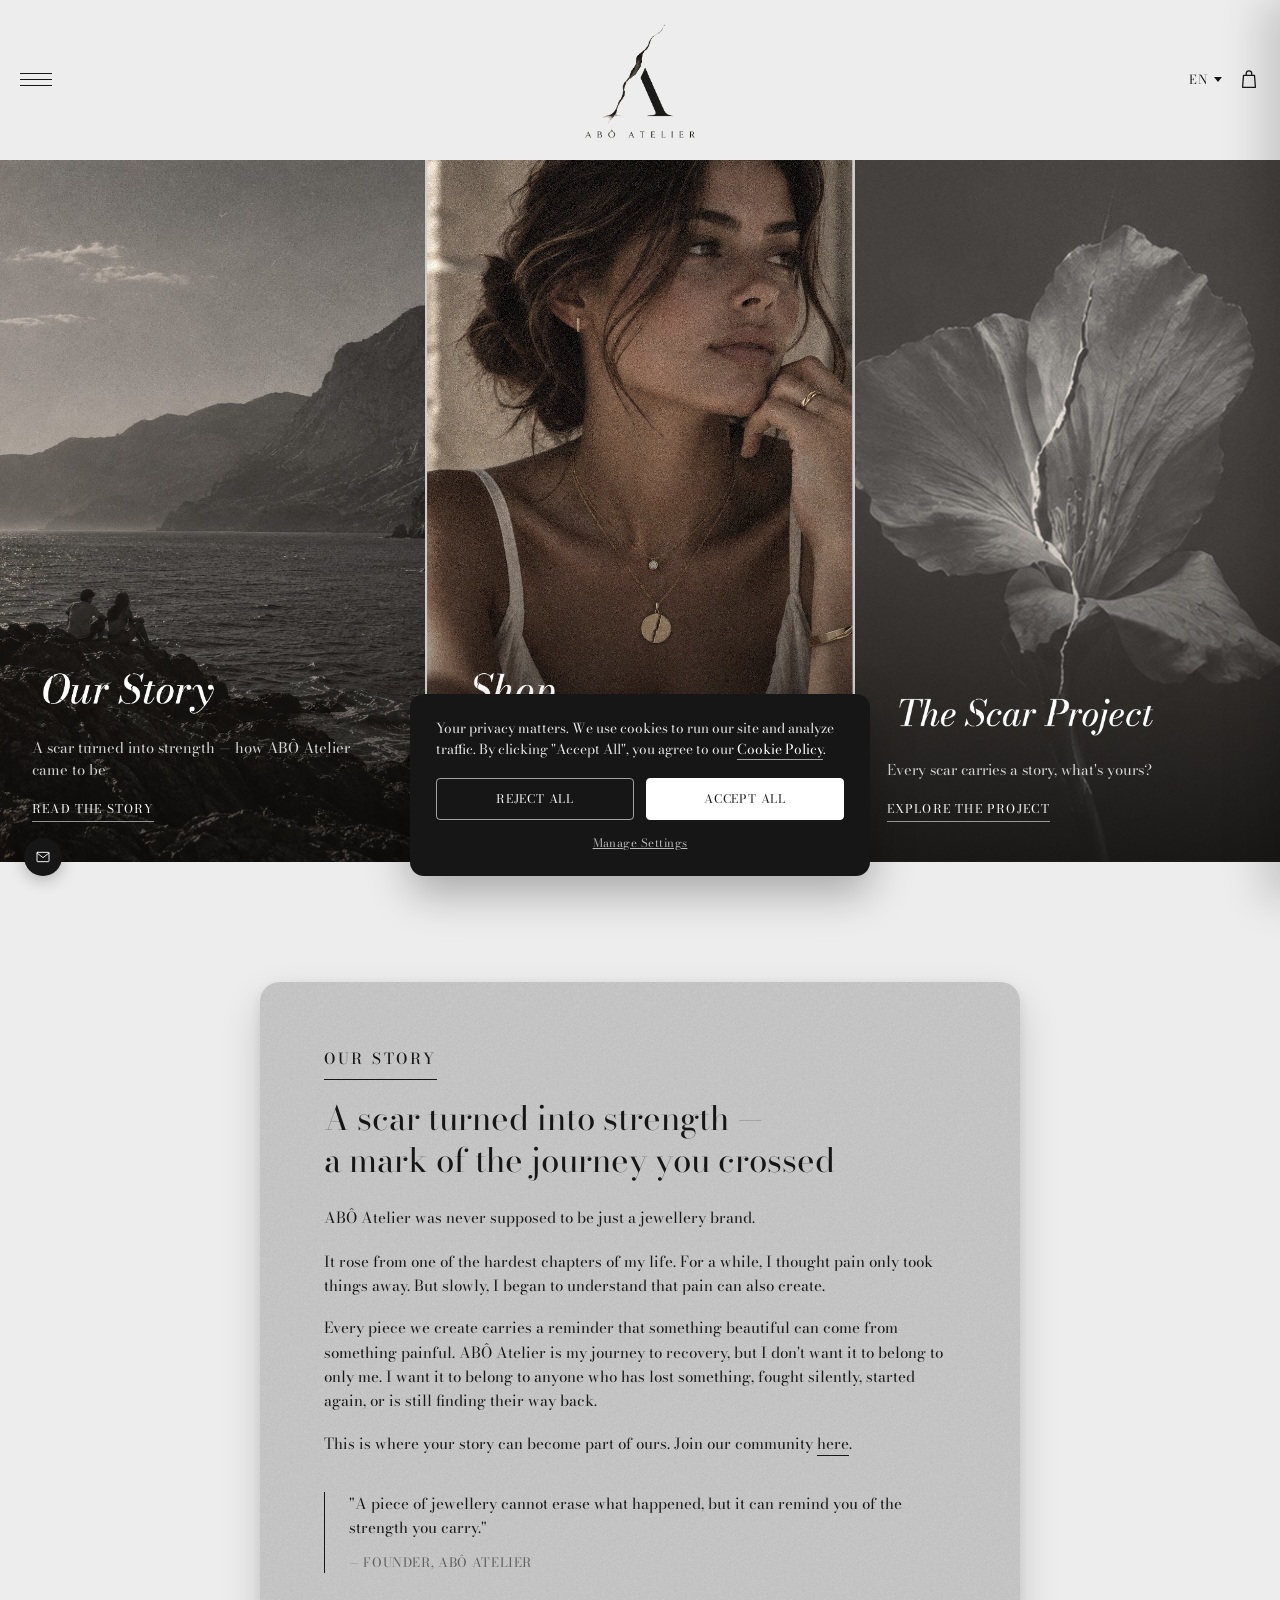
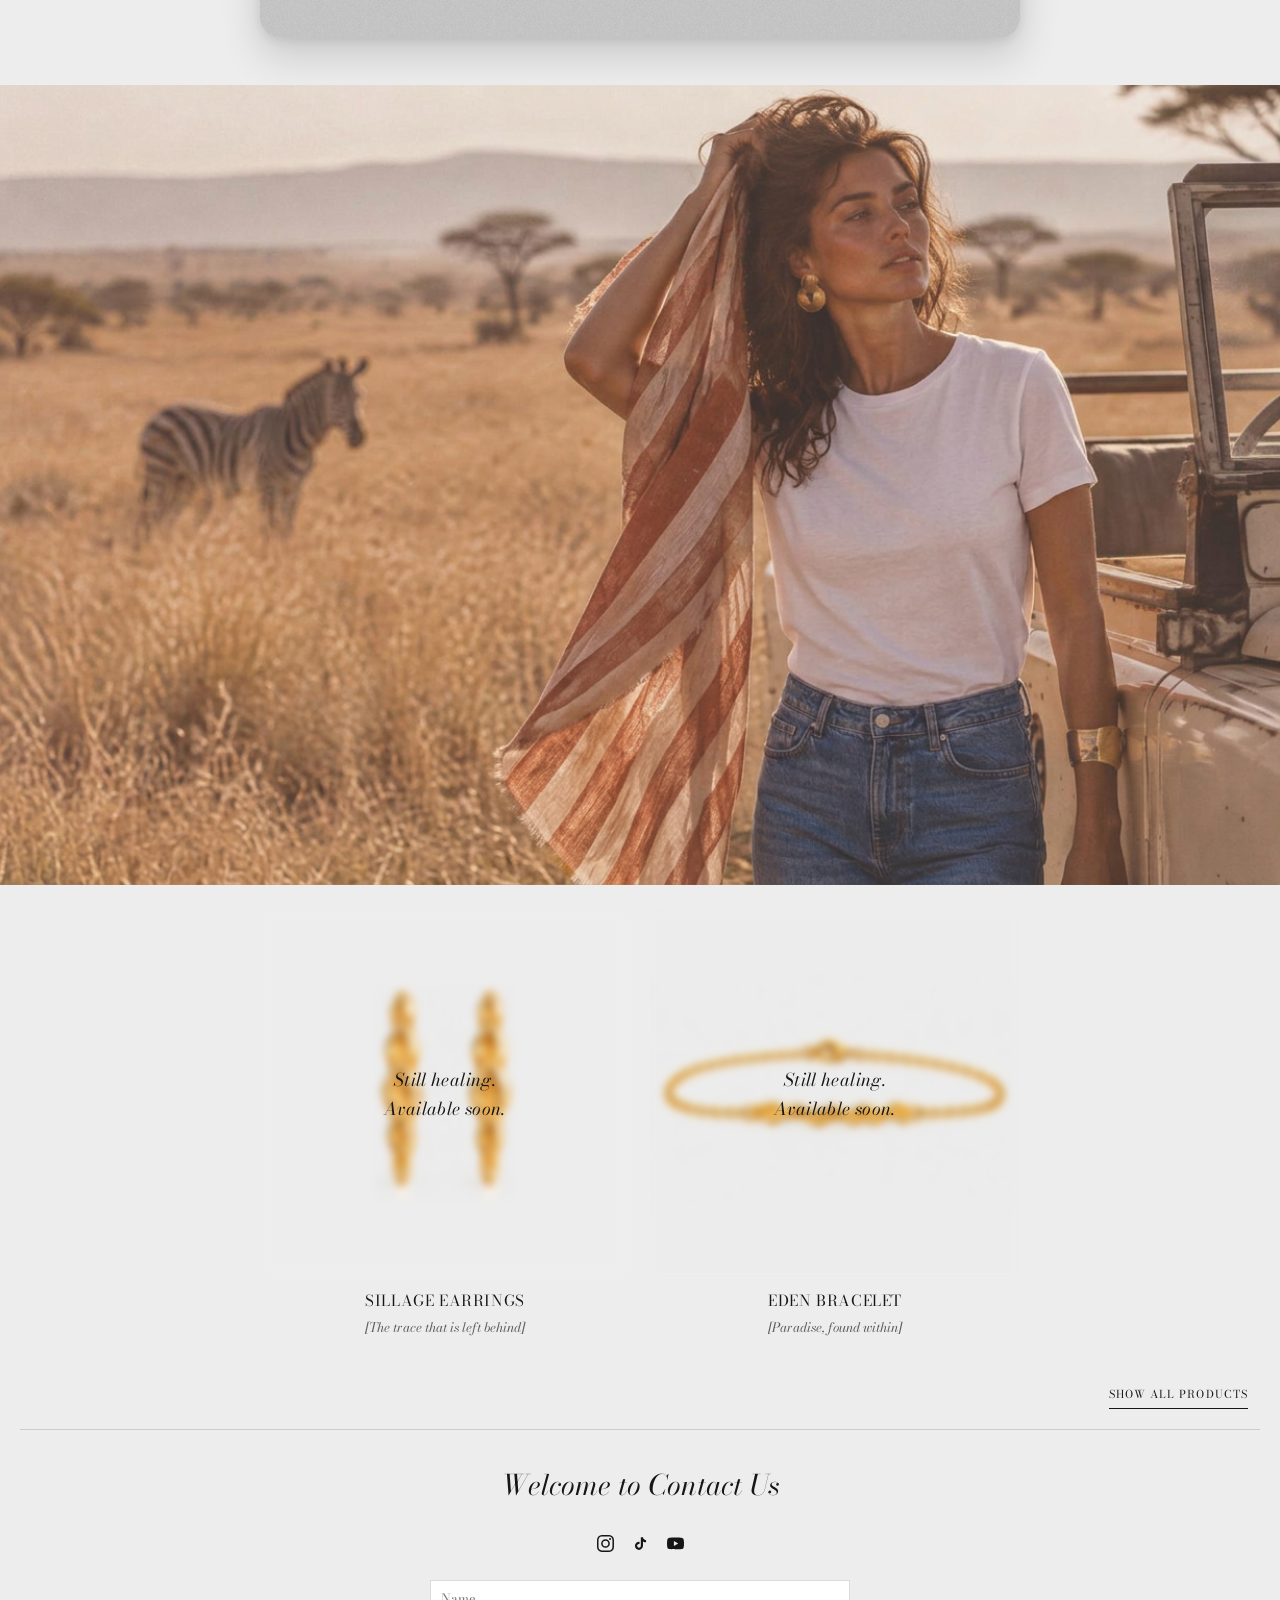
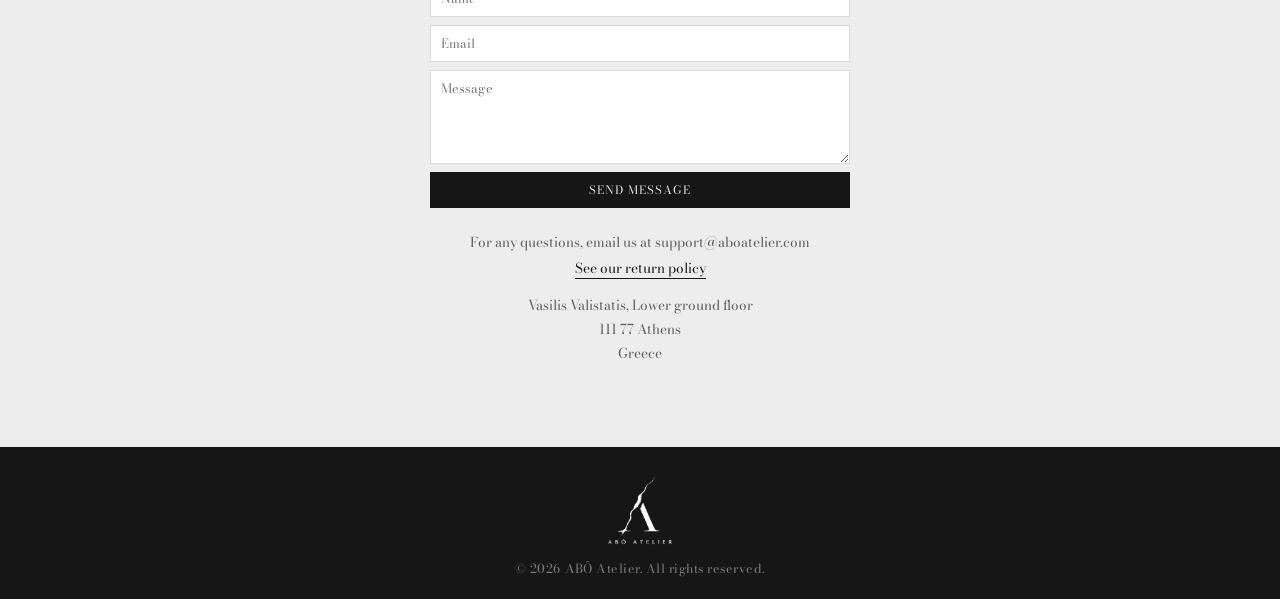
==== commit 52180dba: "Redesign cookie consent as a centered card with real granular settings Replace the full-width bottom" ====
--- a/index.html
+++ b/index.html
@@ -400,10 +400,33 @@
 </div>
 
 <div class="cookie-consent" id="cookieConsent" hidden>
-  <p class="cookie-consent-text" data-i18n="cookieConsent.text">We use cookies to understand site traffic via Google Analytics. Your data is anonymized and never sold.</p>
-  <div class="cookie-consent-actions">
-    <button type="button" class="cookie-consent-decline" id="cookieConsentDecline" data-i18n="cookieConsent.decline">Decline</button>
-    <button type="button" class="cookie-consent-accept" id="cookieConsentAccept" data-i18n="cookieConsent.accept">Accept</button>
+  <div class="cookie-consent-card">
+    <div class="cookie-consent-main" id="cookieConsentMain">
+      <p class="cookie-consent-text" data-i18n-html="cookieConsent.text">Your privacy matters. We use cookies to run our site and analyze traffic. By clicking "Accept All", you agree to our <a href="cookie-policy.html">Cookie Policy</a>.</p>
+      <div class="cookie-consent-actions">
+        <button type="button" class="cookie-consent-btn cookie-consent-btn--secondary" id="cookieConsentReject" data-i18n="cookieConsent.rejectAll">Reject All</button>
+        <button type="button" class="cookie-consent-btn cookie-consent-btn--primary" id="cookieConsentAccept" data-i18n="cookieConsent.acceptAll">Accept All</button>
+      </div>
+      <button type="button" class="cookie-consent-manage-link" id="cookieConsentManage" data-i18n="cookieConsent.manageSettings">Manage Settings</button>
+    </div>
+    <div class="cookie-consent-settings" id="cookieConsentSettings" hidden>
+      <p class="cookie-consent-settings-title" data-i18n="cookieConsent.settingsTitle">Cookie Settings</p>
+      <div class="cookie-consent-row">
+        <div class="cookie-consent-row-text">
+          <span class="cookie-consent-row-label" data-i18n="cookieConsent.necessaryLabel">Necessary</span>
+          <span class="cookie-consent-row-desc" data-i18n="cookieConsent.necessaryDesc">Required for the site to function (cart, language). Always on.</span>
+        </div>
+        <span class="cookie-toggle cookie-toggle--locked" aria-disabled="true" aria-label="Necessary cookies (always on)"><span class="cookie-toggle-knob"></span></span>
+      </div>
+      <div class="cookie-consent-row">
+        <div class="cookie-consent-row-text">
+          <span class="cookie-consent-row-label" data-i18n="cookieConsent.analyticsLabel">Analytics</span>
+          <span class="cookie-consent-row-desc" data-i18n="cookieConsent.analyticsDesc">Helps us understand site traffic via Google Analytics.</span>
+        </div>
+        <button type="button" class="cookie-toggle" id="cookieToggleAnalytics" role="switch" aria-checked="false" aria-label="Analytics cookies"><span class="cookie-toggle-knob"></span></button>
+      </div>
+      <button type="button" class="cookie-consent-btn cookie-consent-btn--primary cookie-consent-save" id="cookieConsentSave" data-i18n="cookieConsent.savePreferences">Save Preferences</button>
+    </div>
   </div>
 </div>
 
--- a/assets/css/style.css
+++ b/assets/css/style.css
@@ -839,68 +839,175 @@
   position: fixed;
   left: 0;
   right: 0;
-  bottom: 0;
+  bottom: 24px;
   z-index: 200;
   display: flex;
-  flex-wrap: wrap;
-  align-items: center;
+  justify-content: center;
+  padding: 0 24px;
+  pointer-events: none;
+}
+.cookie-consent[hidden] {
+  display: none;
+}
+.cookie-consent-card {
+  pointer-events: auto;
+  width: 100%;
+  max-width: 460px;
+  background: var(--color-ink);
+  color: #ffffff;
+  border-radius: 14px;
+  padding: 24px 26px;
+  box-shadow: 0 16px 44px rgba(0, 0, 0, 0.3);
+}
+.cookie-consent-text {
+  margin: 0 0 18px;
+  font-size: 0.85rem;
+  line-height: 1.55;
+  color: rgba(255, 255, 255, 0.9);
+}
+.cookie-consent-text a {
+  color: #ffffff;
+  border-bottom: 1px solid rgba(255, 255, 255, 0.6);
+}
+.cookie-consent-actions {
+  display: flex;
+  gap: 12px;
+  margin-bottom: 12px;
+}
+.cookie-consent-btn {
+  flex: 1;
+  padding: 11px 16px;
+  font-family: var(--font-body);
+  font-size: 0.74rem;
+  letter-spacing: 0.07em;
+  text-transform: uppercase;
+  cursor: pointer;
+  border-radius: 4px;
+  text-align: center;
+  transition: background 0.2s ease, color 0.2s ease, border-color 0.2s ease;
+}
+.cookie-consent-btn--primary {
+  background: #ffffff;
+  border: 1px solid #ffffff;
+  color: var(--color-ink);
+}
+.cookie-consent-btn--primary:hover {
+  background: transparent;
+  color: #ffffff;
+}
+.cookie-consent-btn--secondary {
+  background: transparent;
+  border: 1px solid rgba(255, 255, 255, 0.6);
+  color: #ffffff;
+}
+.cookie-consent-btn--secondary:hover {
+  border-color: #ffffff;
+}
+.cookie-consent-manage-link {
+  display: block;
+  width: 100%;
+  margin: 0;
+  padding: 2px 0 0;
+  background: none;
+  border: none;
+  font-family: var(--font-body);
+  font-size: 0.72rem;
+  letter-spacing: 0.04em;
+  text-decoration: underline;
+  text-align: center;
+  color: rgba(255, 255, 255, 0.7);
+  cursor: pointer;
+}
+.cookie-consent-manage-link:hover {
+  color: #ffffff;
+}
+
+.cookie-consent-settings[hidden] {
+  display: none;
+}
+.cookie-consent-settings-title {
+  margin: 0 0 14px;
+  font-family: var(--font-display);
+  font-style: italic;
+  font-size: 1.05rem;
+}
+.cookie-consent-row {
+  display: flex;
+  align-items: flex-start;
   justify-content: space-between;
   gap: 16px;
-  padding: 18px 32px;
+  padding: 14px 0;
+  border-top: 1px solid rgba(255, 255, 255, 0.15);
+}
+.cookie-consent-row:first-of-type {
+  border-top: none;
+  padding-top: 0;
+}
+.cookie-consent-row-text {
+  display: flex;
+  flex-direction: column;
+  gap: 3px;
+}
+.cookie-consent-row-label {
+  font-size: 0.82rem;
+  letter-spacing: 0.02em;
+}
+.cookie-consent-row-desc {
+  font-size: 0.74rem;
+  line-height: 1.45;
+  color: rgba(255, 255, 255, 0.62);
+}
+.cookie-consent-save {
+  width: 100%;
+  margin-top: 6px;
+}
+
+.cookie-toggle {
+  position: relative;
+  flex: 0 0 auto;
+  width: 40px;
+  height: 22px;
+  margin-top: 2px;
+  border-radius: 11px;
+  background: rgba(255, 255, 255, 0.25);
+  border: none;
+  padding: 0;
+  cursor: pointer;
+}
+.cookie-toggle-knob {
+  position: absolute;
+  top: 2px;
+  left: 2px;
+  width: 18px;
+  height: 18px;
+  border-radius: 50%;
+  background: #ffffff;
+  transition: transform 0.2s ease, background 0.2s ease;
+}
+.cookie-toggle[aria-checked="true"] {
+  background: #ffffff;
+}
+.cookie-toggle[aria-checked="true"] .cookie-toggle-knob {
+  transform: translateX(18px);
   background: var(--color-ink);
-  color: #ffffff;
-  box-shadow: 0 -4px 16px rgba(0, 0, 0, 0.18);
-}
-.cookie-consent[hidden] {
-  display: none;
-}
-.cookie-consent-text {
-  margin: 0;
-  max-width: 640px;
-  font-size: 0.85rem;
-  line-height: 1.5;
-  color: rgba(255, 255, 255, 0.88);
-}
-.cookie-consent-actions {
-  display: flex;
-  gap: 12px;
-  flex-shrink: 0;
-}
-.cookie-consent-actions button {
-  padding: 10px 22px;
-  font-family: var(--font-body);
-  font-size: 0.76rem;
-  letter-spacing: 0.08em;
-  text-transform: uppercase;
-  cursor: pointer;
-  transition: background 0.2s ease, color 0.2s ease, border-color 0.2s ease;
-}
-.cookie-consent-decline {
-  background: transparent;
-  border: 1px solid rgba(255, 255, 255, 0.5);
-  color: #ffffff;
-}
-.cookie-consent-decline:hover {
-  border-color: #ffffff;
-}
-.cookie-consent-accept {
+}
+.cookie-toggle--locked {
+  cursor: default;
   background: #ffffff;
-  border: 1px solid #ffffff;
-  color: var(--color-ink);
-}
-.cookie-consent-accept:hover {
-  background: transparent;
-  color: #ffffff;
+}
+.cookie-toggle--locked .cookie-toggle-knob {
+  transform: translateX(18px);
+  background: var(--color-ink);
+  opacity: 0.55;
 }
 
 @media (max-width: 560px) {
   .cookie-consent {
-    flex-direction: column;
-    align-items: stretch;
-    padding: 18px 24px;
+    bottom: 16px;
+    padding: 0 16px;
   }
-  .cookie-consent-actions {
-    justify-content: flex-end;
+  .cookie-consent-card {
+    padding: 20px;
   }
 }
 
@@ -1017,6 +1124,7 @@
 /* ===== Arabic: display font has no italic style for this script ===== */
 html[lang="ar"] .contact-section h2,
 html[lang="ar"] .story-showcase-product-badge,
-html[lang="ar"] .story-showcase-product-quote {
+html[lang="ar"] .story-showcase-product-quote,
+html[lang="ar"] .cookie-consent-settings-title {
   font-style: normal;
 }
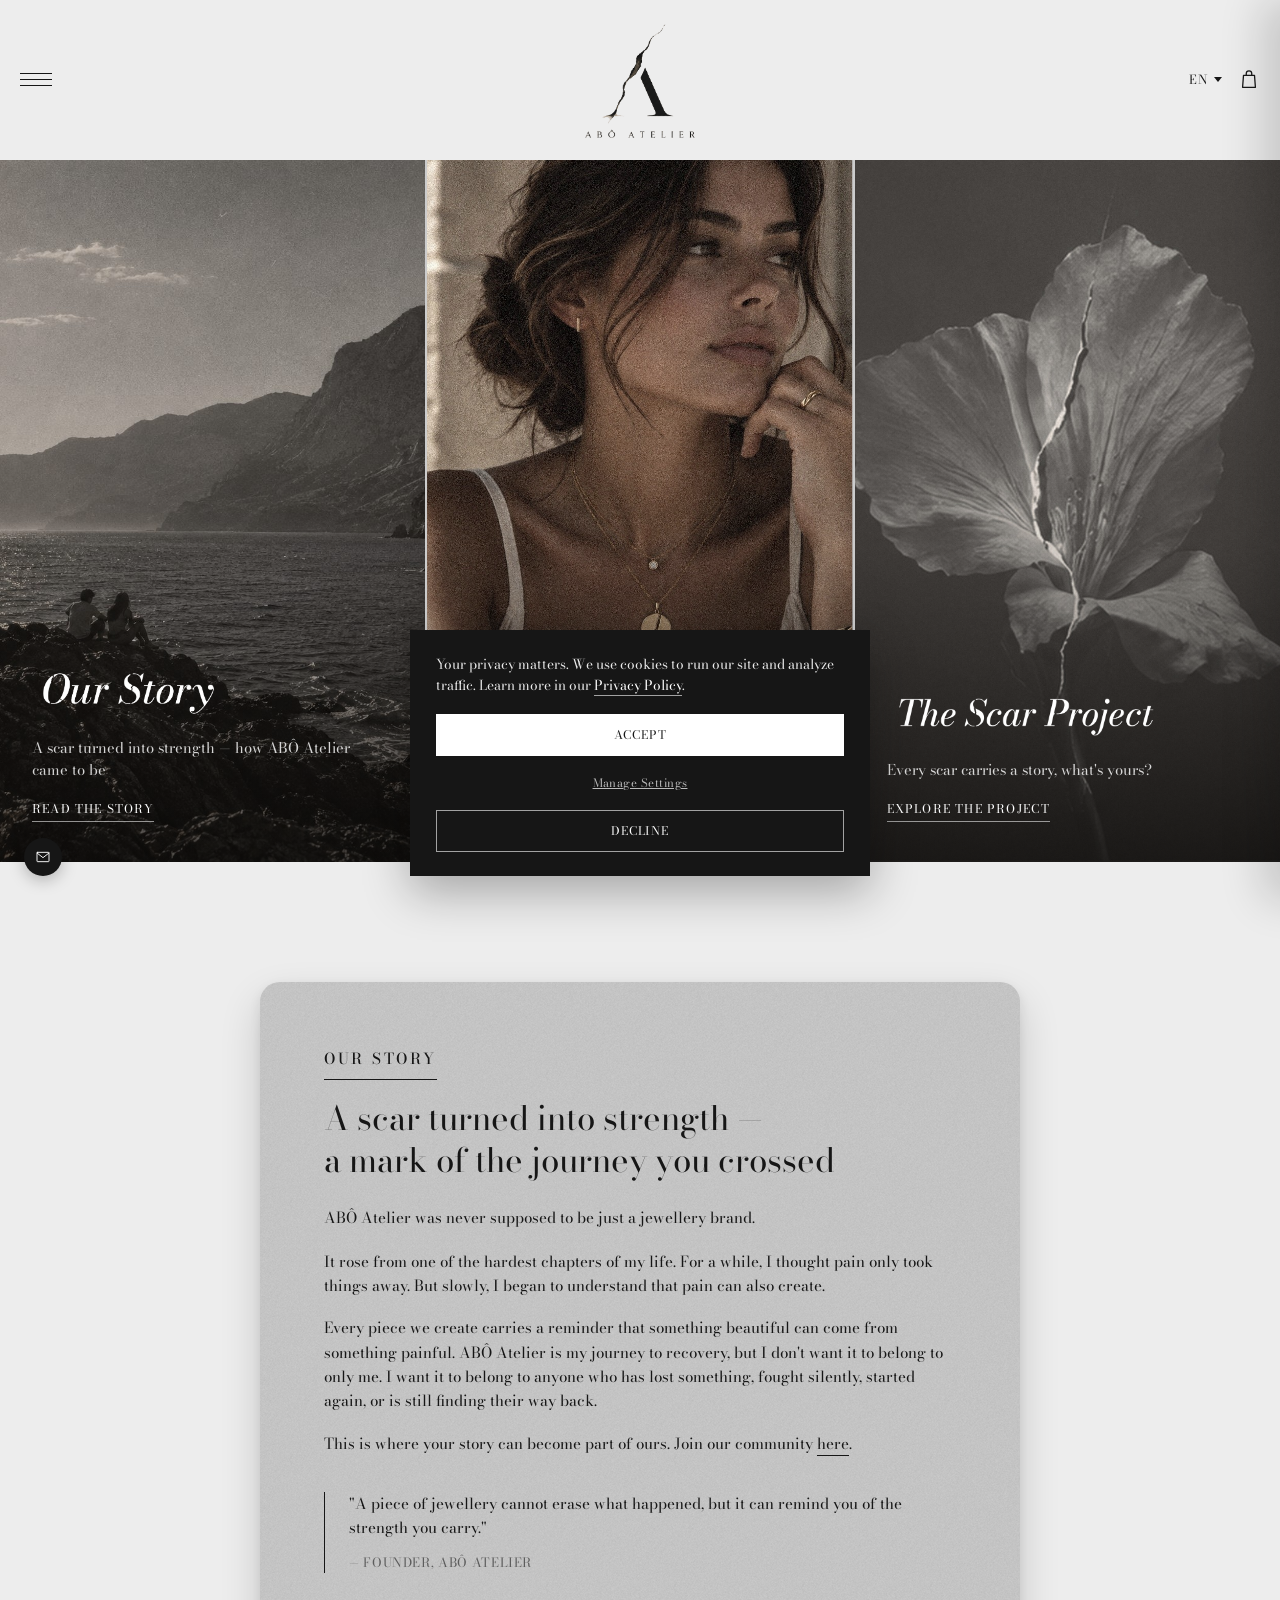
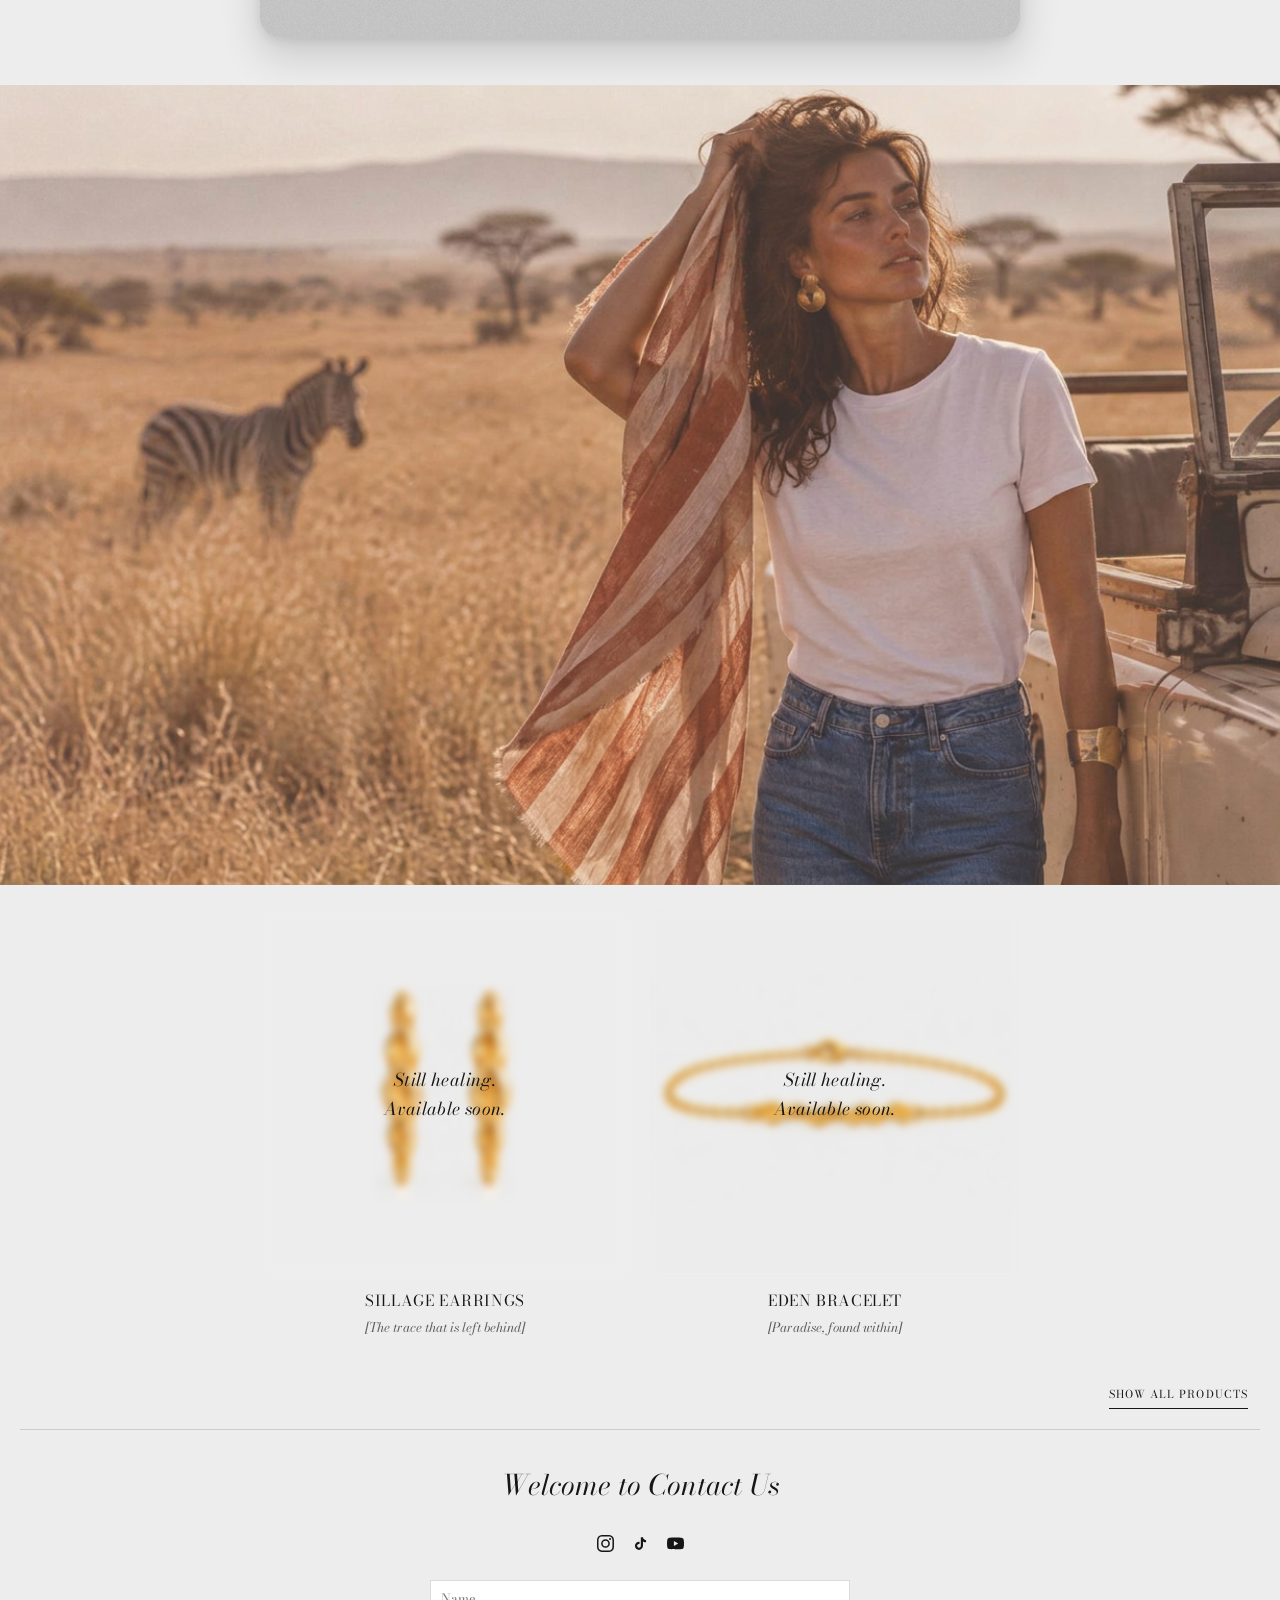
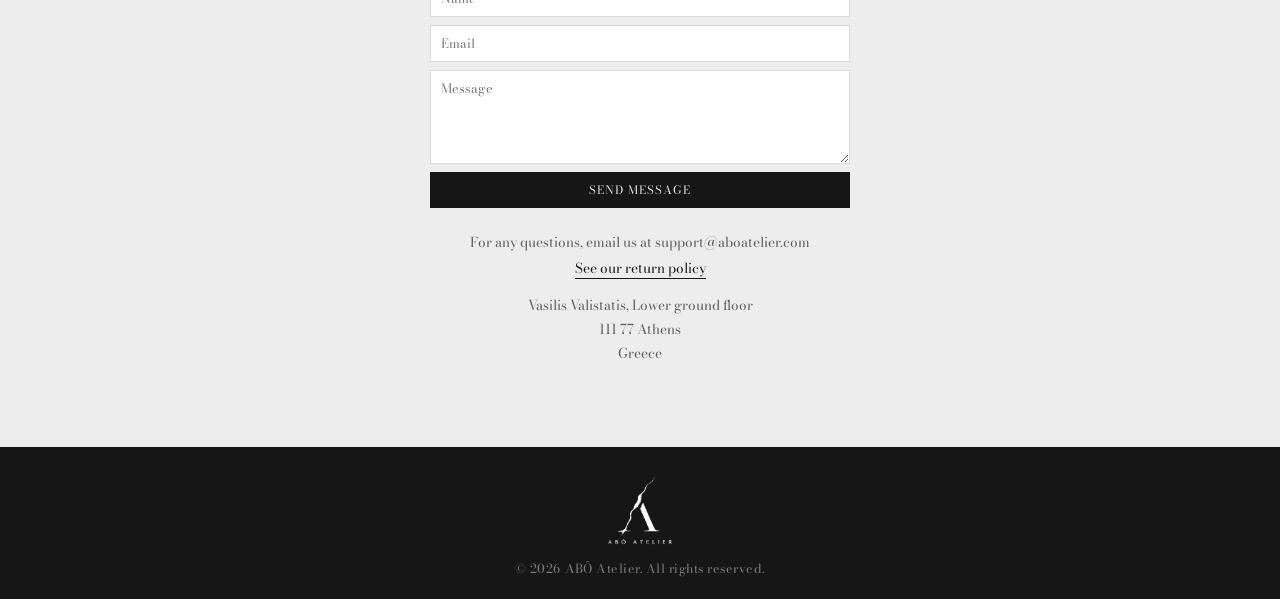
==== commit 2d2d520d: "Simplify cookie banner text/buttons and expand to a full Privacy Policy Shorten buttons to Accept/De" ====
--- a/index.html
+++ b/index.html
@@ -402,12 +402,12 @@
 <div class="cookie-consent" id="cookieConsent" hidden>
   <div class="cookie-consent-card">
     <div class="cookie-consent-main" id="cookieConsentMain">
-      <p class="cookie-consent-text" data-i18n-html="cookieConsent.text">Your privacy matters. We use cookies to run our site and analyze traffic. By clicking "Accept All", you agree to our <a href="cookie-policy.html">Cookie Policy</a>.</p>
+      <p class="cookie-consent-text" data-i18n-html="cookieConsent.text">Your privacy matters. We use cookies to run our site and analyze traffic. Learn more in our <a href="privacy-policy.html">Privacy Policy</a>.</p>
       <div class="cookie-consent-actions">
-        <button type="button" class="cookie-consent-btn cookie-consent-btn--secondary" id="cookieConsentReject" data-i18n="cookieConsent.rejectAll">Reject All</button>
-        <button type="button" class="cookie-consent-btn cookie-consent-btn--primary" id="cookieConsentAccept" data-i18n="cookieConsent.acceptAll">Accept All</button>
-      </div>
-      <button type="button" class="cookie-consent-manage-link" id="cookieConsentManage" data-i18n="cookieConsent.manageSettings">Manage Settings</button>
+        <button type="button" class="cookie-consent-btn cookie-consent-btn--primary" id="cookieConsentAccept" data-i18n="cookieConsent.acceptAll">Accept</button>
+        <button type="button" class="cookie-consent-manage-link" id="cookieConsentManage" data-i18n="cookieConsent.manageSettings">Manage Settings</button>
+        <button type="button" class="cookie-consent-btn cookie-consent-btn--secondary" id="cookieConsentReject" data-i18n="cookieConsent.rejectAll">Decline</button>
+      </div>
     </div>
     <div class="cookie-consent-settings" id="cookieConsentSettings" hidden>
       <p class="cookie-consent-settings-title" data-i18n="cookieConsent.settingsTitle">Cookie Settings</p>
--- a/assets/css/style.css
+++ b/assets/css/style.css
@@ -855,7 +855,7 @@
   max-width: 460px;
   background: var(--color-ink);
   color: #ffffff;
-  border-radius: 14px;
+  border-radius: 0;
   padding: 24px 26px;
   box-shadow: 0 16px 44px rgba(0, 0, 0, 0.3);
 }
@@ -871,18 +871,18 @@
 }
 .cookie-consent-actions {
   display: flex;
-  gap: 12px;
-  margin-bottom: 12px;
+  flex-direction: column;
+  gap: 10px;
 }
 .cookie-consent-btn {
-  flex: 1;
+  width: 100%;
   padding: 11px 16px;
   font-family: var(--font-body);
   font-size: 0.74rem;
   letter-spacing: 0.07em;
   text-transform: uppercase;
   cursor: pointer;
-  border-radius: 4px;
+  border-radius: 0;
   text-align: center;
   transition: background 0.2s ease, color 0.2s ease, border-color 0.2s ease;
 }
@@ -907,7 +907,7 @@
   display: block;
   width: 100%;
   margin: 0;
-  padding: 2px 0 0;
+  padding: 8px 0;
   background: none;
   border: none;
   font-family: var(--font-body);
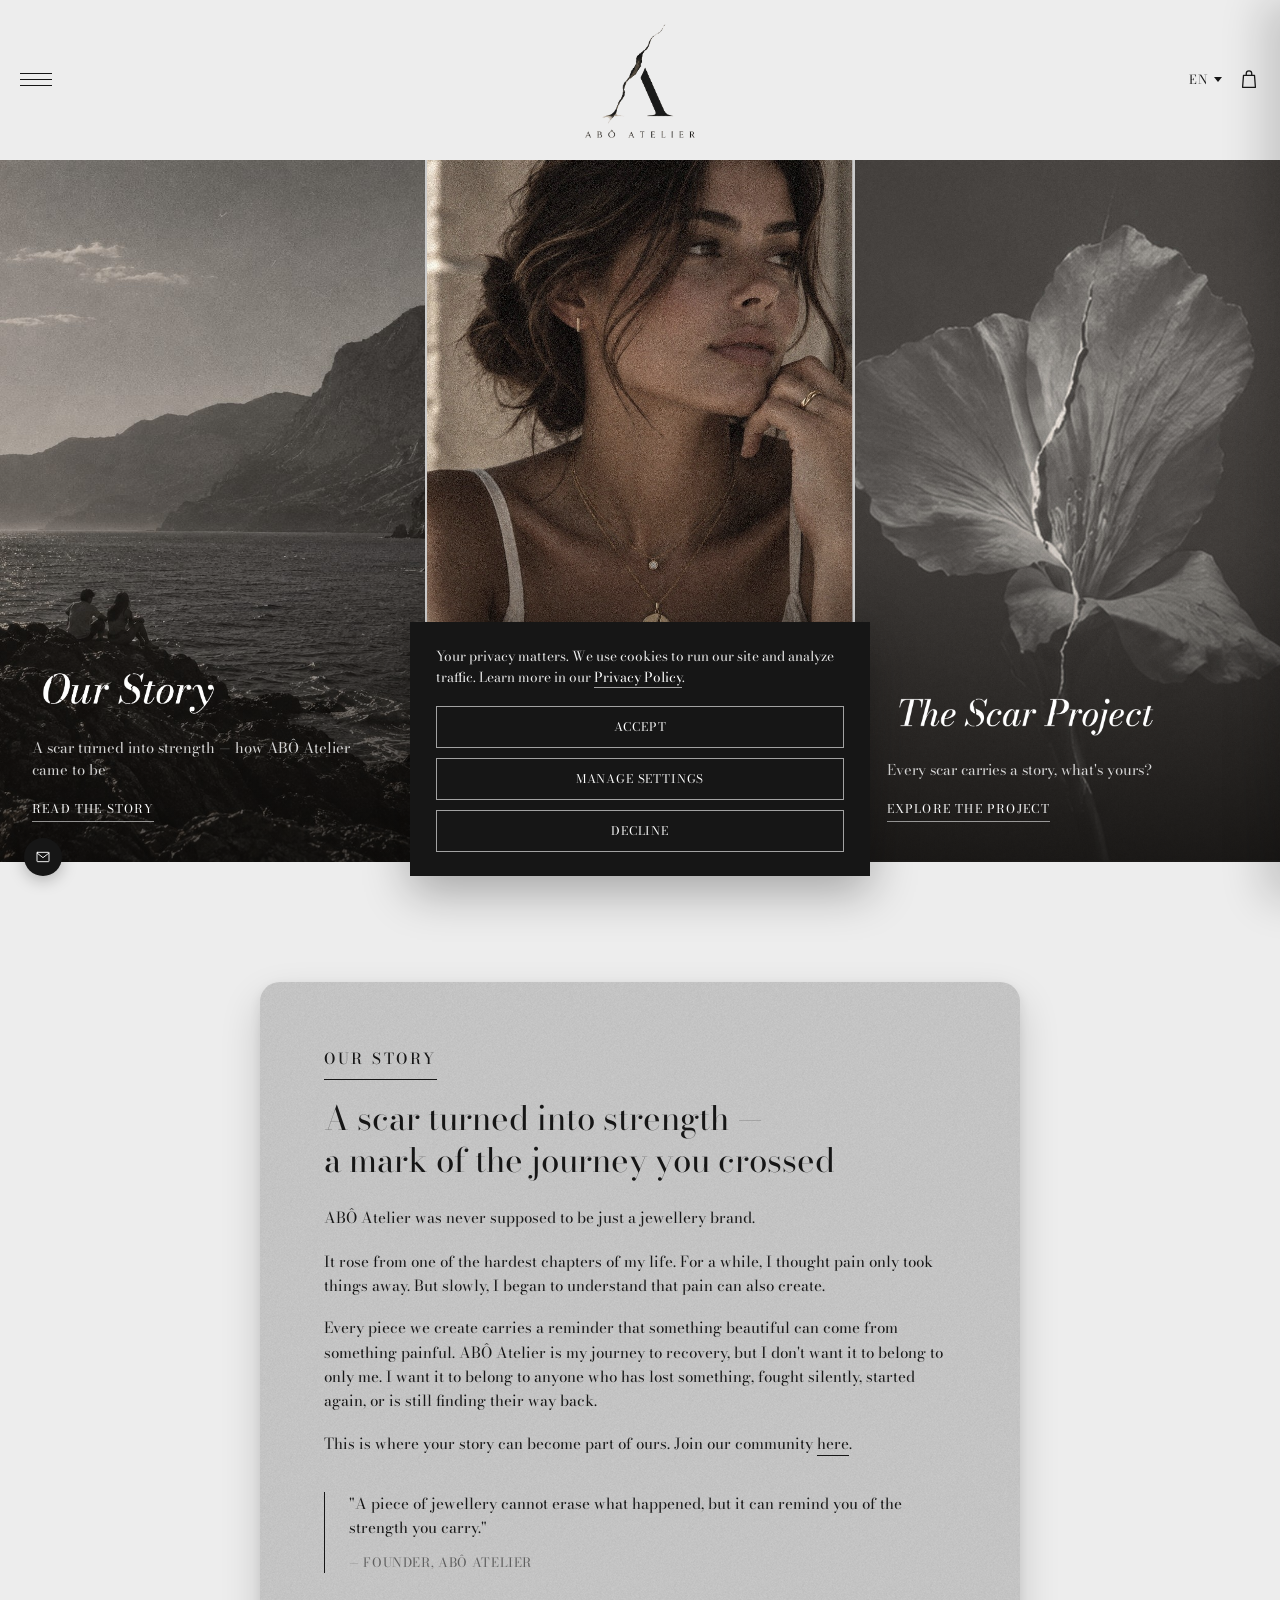
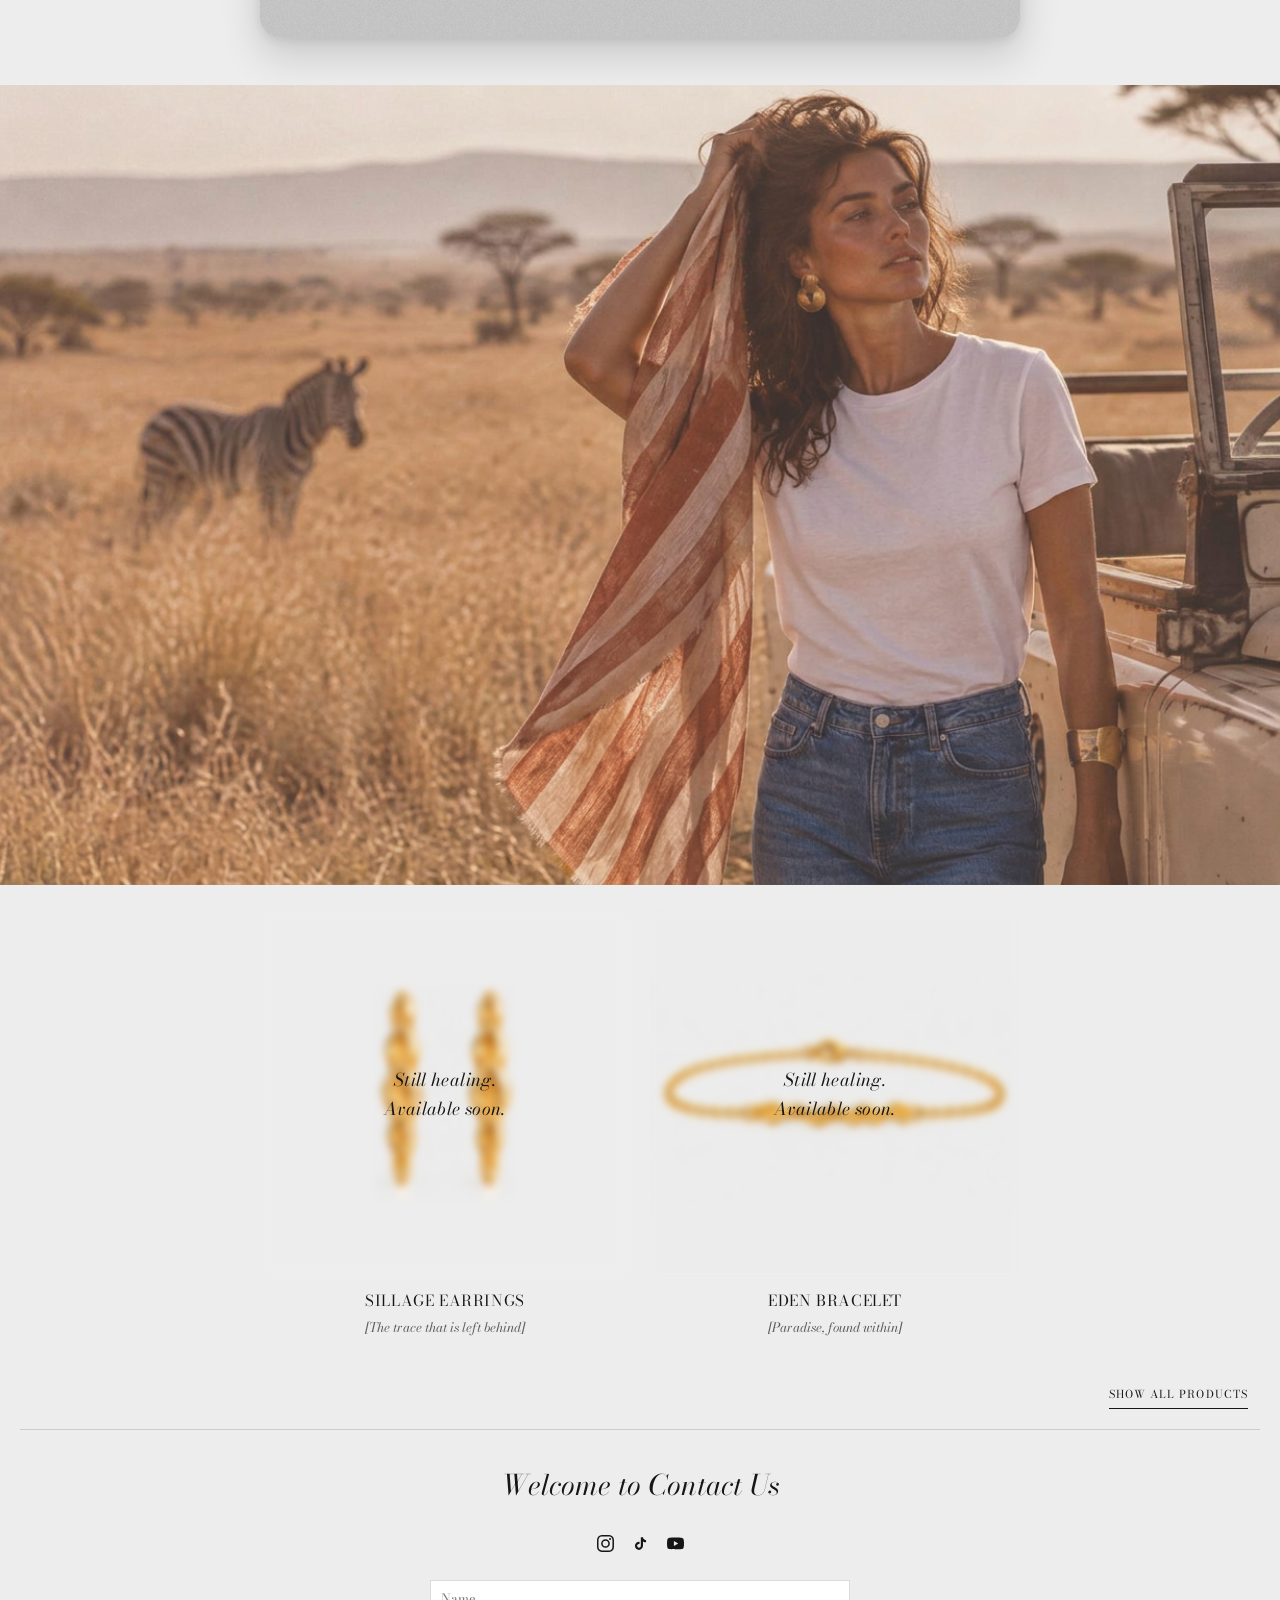
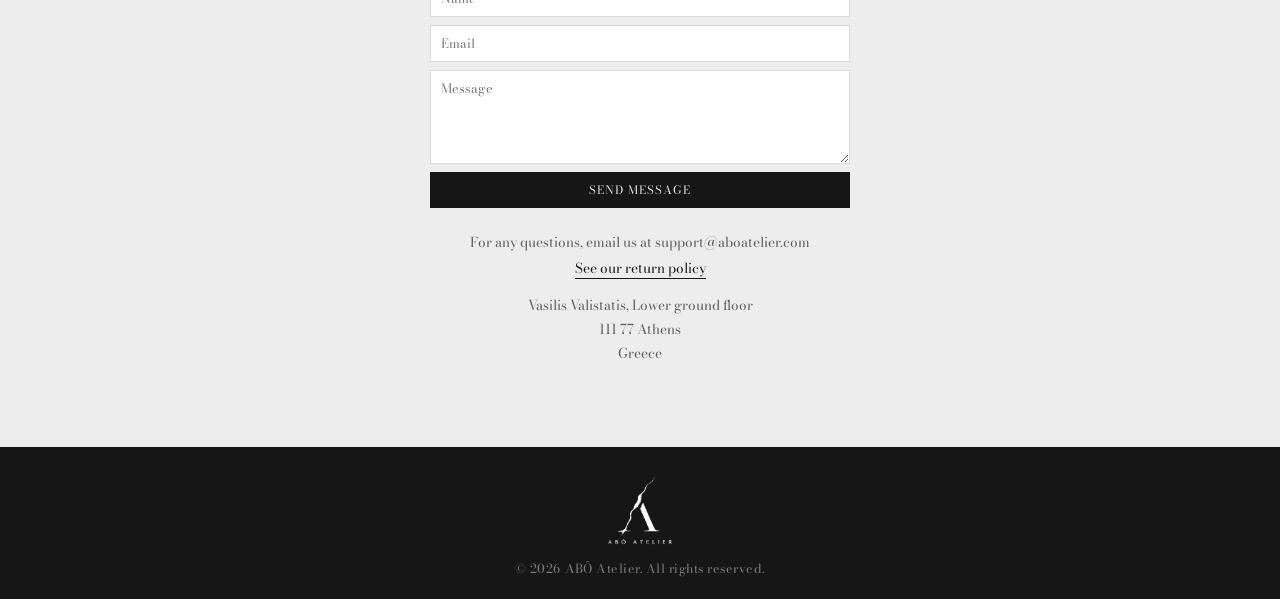
==== commit 31d97ebc: "Unify cookie banner button styles to remove visual nudging Accept, Manage Settings, and Decline now " ====
--- a/index.html
+++ b/index.html
@@ -404,9 +404,9 @@
     <div class="cookie-consent-main" id="cookieConsentMain">
       <p class="cookie-consent-text" data-i18n-html="cookieConsent.text">Your privacy matters. We use cookies to run our site and analyze traffic. Learn more in our <a href="privacy-policy.html">Privacy Policy</a>.</p>
       <div class="cookie-consent-actions">
-        <button type="button" class="cookie-consent-btn cookie-consent-btn--primary" id="cookieConsentAccept" data-i18n="cookieConsent.acceptAll">Accept</button>
-        <button type="button" class="cookie-consent-manage-link" id="cookieConsentManage" data-i18n="cookieConsent.manageSettings">Manage Settings</button>
-        <button type="button" class="cookie-consent-btn cookie-consent-btn--secondary" id="cookieConsentReject" data-i18n="cookieConsent.rejectAll">Decline</button>
+        <button type="button" class="cookie-consent-btn" id="cookieConsentAccept" data-i18n="cookieConsent.acceptAll">Accept</button>
+        <button type="button" class="cookie-consent-btn" id="cookieConsentManage" data-i18n="cookieConsent.manageSettings">Manage Settings</button>
+        <button type="button" class="cookie-consent-btn" id="cookieConsentReject" data-i18n="cookieConsent.rejectAll">Decline</button>
       </div>
     </div>
     <div class="cookie-consent-settings" id="cookieConsentSettings" hidden>
@@ -425,7 +425,7 @@
         </div>
         <button type="button" class="cookie-toggle" id="cookieToggleAnalytics" role="switch" aria-checked="false" aria-label="Analytics cookies"><span class="cookie-toggle-knob"></span></button>
       </div>
-      <button type="button" class="cookie-consent-btn cookie-consent-btn--primary cookie-consent-save" id="cookieConsentSave" data-i18n="cookieConsent.savePreferences">Save Preferences</button>
+      <button type="button" class="cookie-consent-btn cookie-consent-save" id="cookieConsentSave" data-i18n="cookieConsent.savePreferences">Save Preferences</button>
     </div>
   </div>
 </div>
--- a/assets/css/style.css
+++ b/assets/css/style.css
@@ -884,42 +884,14 @@
   cursor: pointer;
   border-radius: 0;
   text-align: center;
-  transition: background 0.2s ease, color 0.2s ease, border-color 0.2s ease;
-}
-.cookie-consent-btn--primary {
-  background: #ffffff;
-  border: 1px solid #ffffff;
-  color: var(--color-ink);
-}
-.cookie-consent-btn--primary:hover {
-  background: transparent;
-  color: #ffffff;
-}
-.cookie-consent-btn--secondary {
   background: transparent;
   border: 1px solid rgba(255, 255, 255, 0.6);
   color: #ffffff;
-}
-.cookie-consent-btn--secondary:hover {
+  transition: background 0.2s ease, color 0.2s ease, border-color 0.2s ease;
+}
+.cookie-consent-btn:hover {
   border-color: #ffffff;
-}
-.cookie-consent-manage-link {
-  display: block;
-  width: 100%;
-  margin: 0;
-  padding: 8px 0;
-  background: none;
-  border: none;
-  font-family: var(--font-body);
-  font-size: 0.72rem;
-  letter-spacing: 0.04em;
-  text-decoration: underline;
-  text-align: center;
-  color: rgba(255, 255, 255, 0.7);
-  cursor: pointer;
-}
-.cookie-consent-manage-link:hover {
-  color: #ffffff;
+  background: rgba(255, 255, 255, 0.08);
 }
 
 .cookie-consent-settings[hidden] {
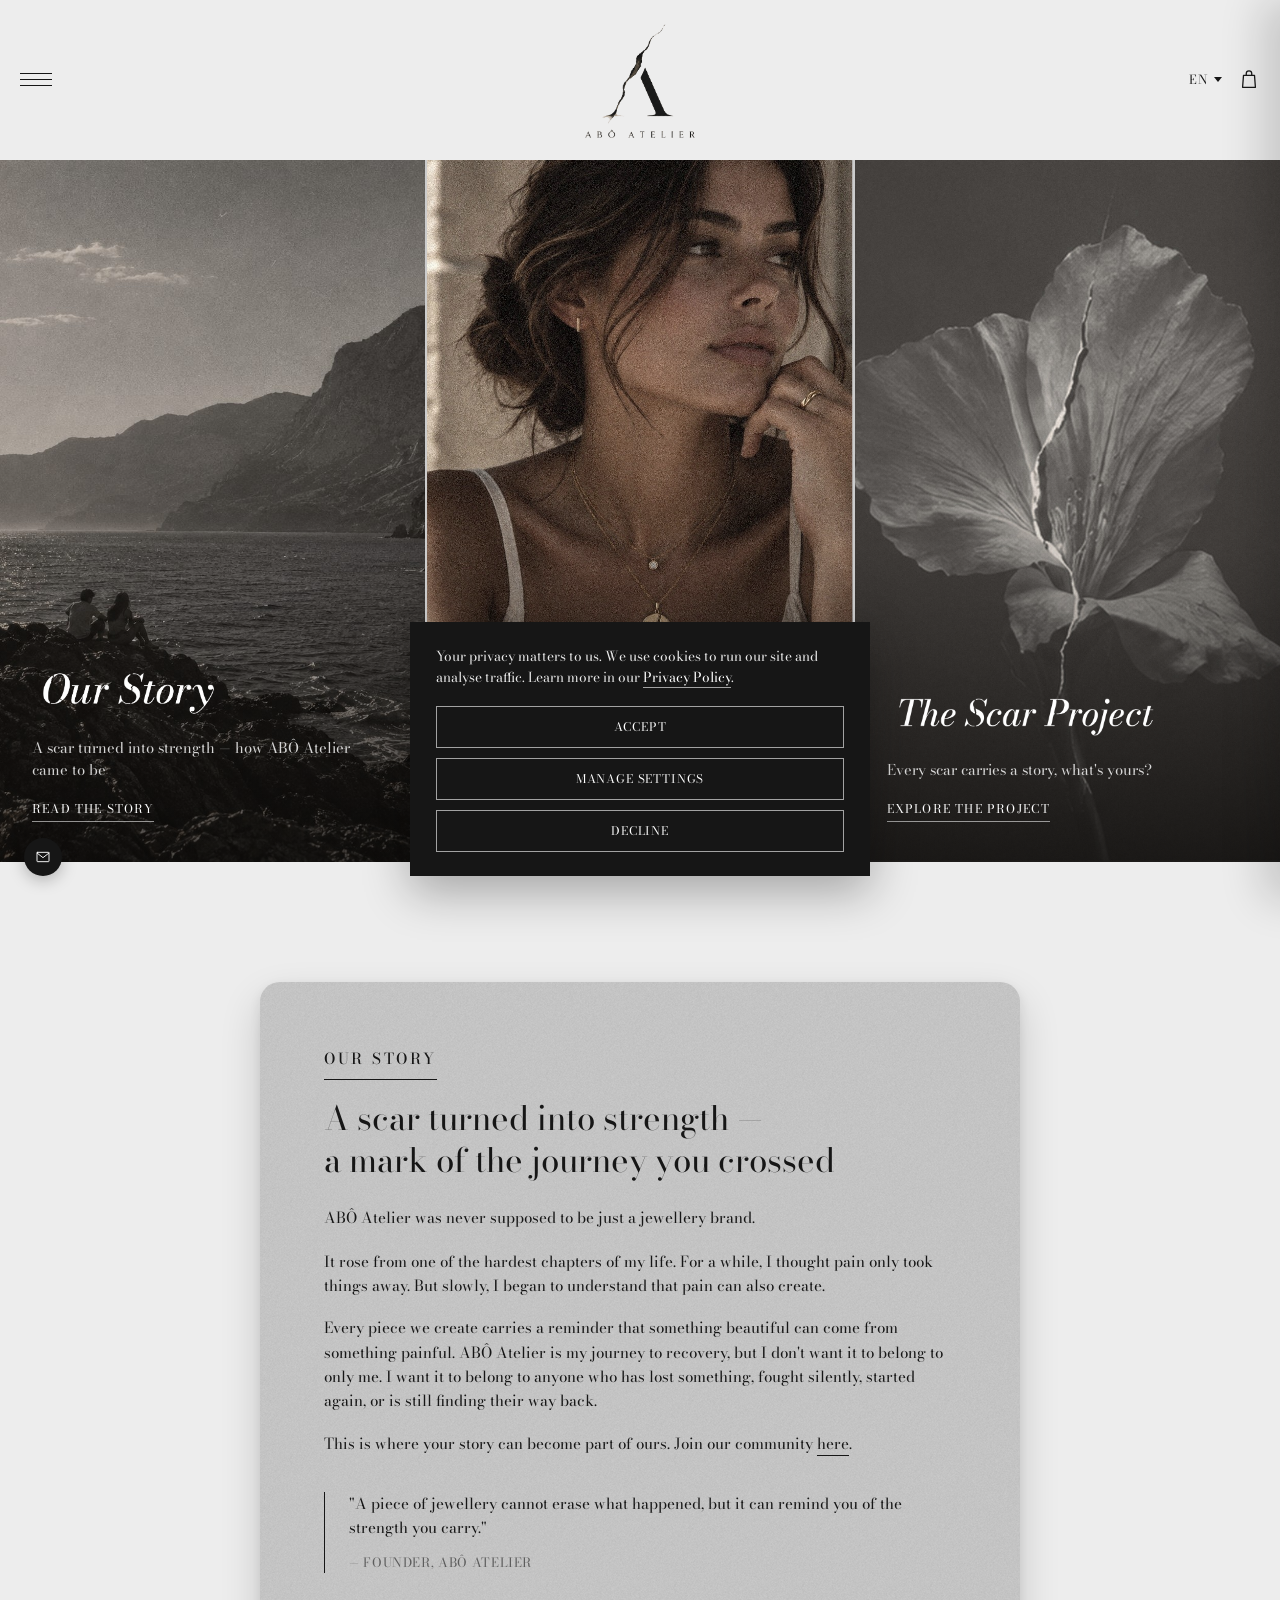
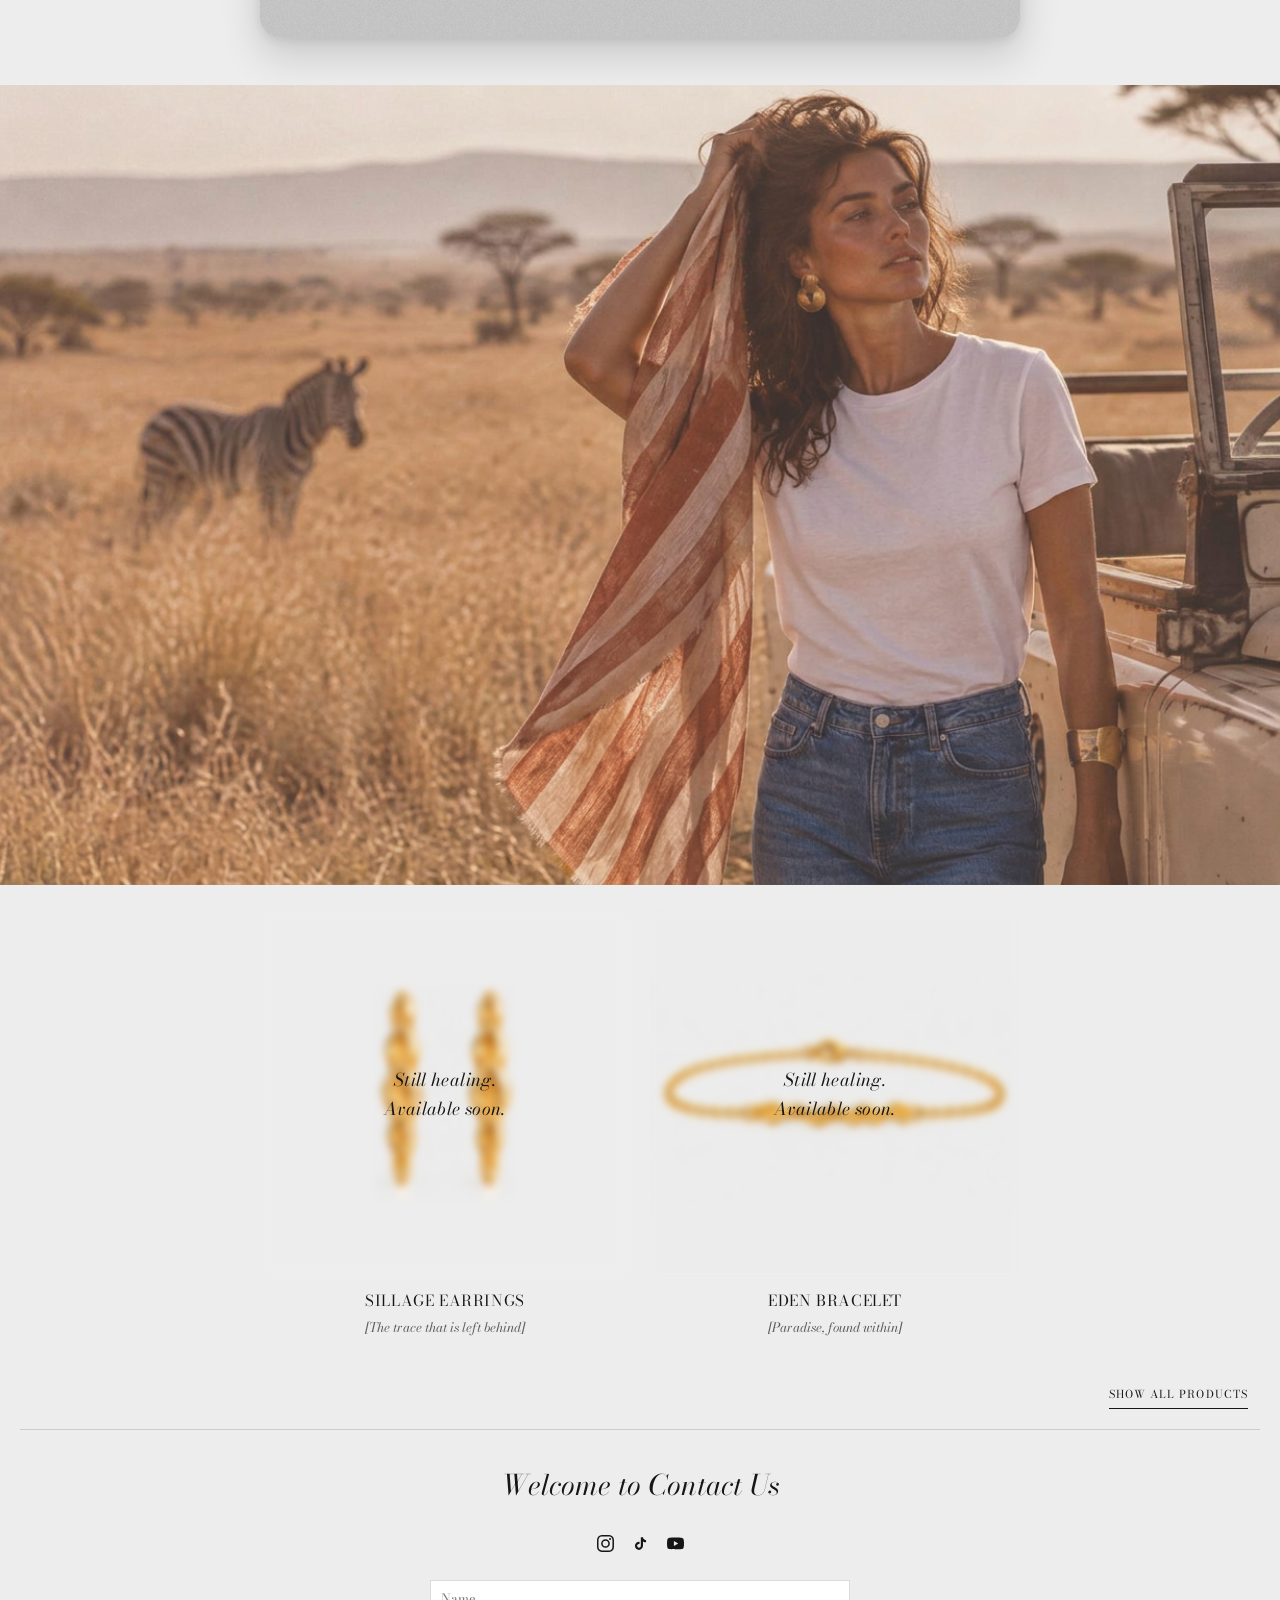
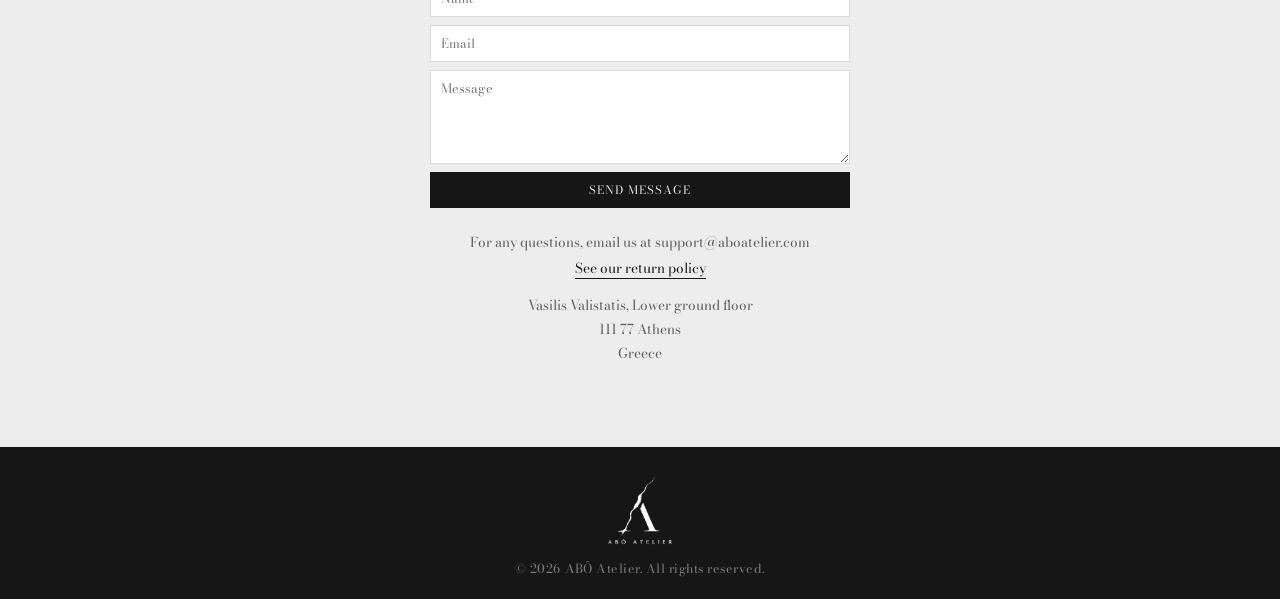
==== commit 668ecced: "Add Open Graph/Twitter Card tags and Product structured data Static pages get real title/description" ====
--- a/index.html
+++ b/index.html
@@ -5,6 +5,27 @@
 <meta name="viewport" content="width=device-width, initial-scale=1.0">
 <title data-i18n="title.home">ABÔ Atelier — Fine Jewellery</title>
 <meta name="description" content="ABÔ Atelier is a fine jewellery house crafting considered pieces by hand, in small batches, for a lifetime of wear.">
+
+<meta property="og:type" content="website">
+<meta property="og:site_name" content="ABÔ Atelier">
+<meta property="og:title" content="ABÔ Atelier — Fine Jewellery">
+<meta property="og:description" content="ABÔ Atelier is a fine jewellery house crafting considered pieces by hand, in small batches, for a lifetime of wear.">
+<meta property="og:image" content="https://aboatelier.com/assets/img/abo-savanna-editorial-whitetees.jpg">
+<meta property="og:url" content="https://aboatelier.com/">
+<meta name="twitter:card" content="summary_large_image">
+<meta name="twitter:title" content="ABÔ Atelier — Fine Jewellery">
+<meta name="twitter:description" content="ABÔ Atelier is a fine jewellery house crafting considered pieces by hand, in small batches, for a lifetime of wear.">
+<meta name="twitter:image" content="https://aboatelier.com/assets/img/abo-savanna-editorial-whitetees.jpg">
+
+<script type="application/ld+json">
+{
+  "@context": "https://schema.org",
+  "@type": "Organization",
+  "name": "ABÔ Atelier",
+  "url": "https://aboatelier.com/",
+  "logo": "https://aboatelier.com/assets/img/abo-logo-scarred-full.png"
+}
+</script>
 
 <link rel="preconnect" href="https://fonts.googleapis.com">
 <link rel="preconnect" href="https://fonts.gstatic.com" crossorigin>
--- a/assets/css/style.css
+++ b/assets/css/style.css
@@ -1087,6 +1087,10 @@
   .story { padding-top: 88px; }
   .contact-section { margin-top: 0; padding: 24px 24px 32px; }
   .site-footer { margin-top: 32px; }
+
+  .story-showcase-product-badge { font-size: 0.95rem; }
+  .story-showcase-product-name { font-size: 0.85rem; }
+  .story-showcase-product-quote { font-size: 0.74rem; }
 }
 
 @media (max-width: 480px) {
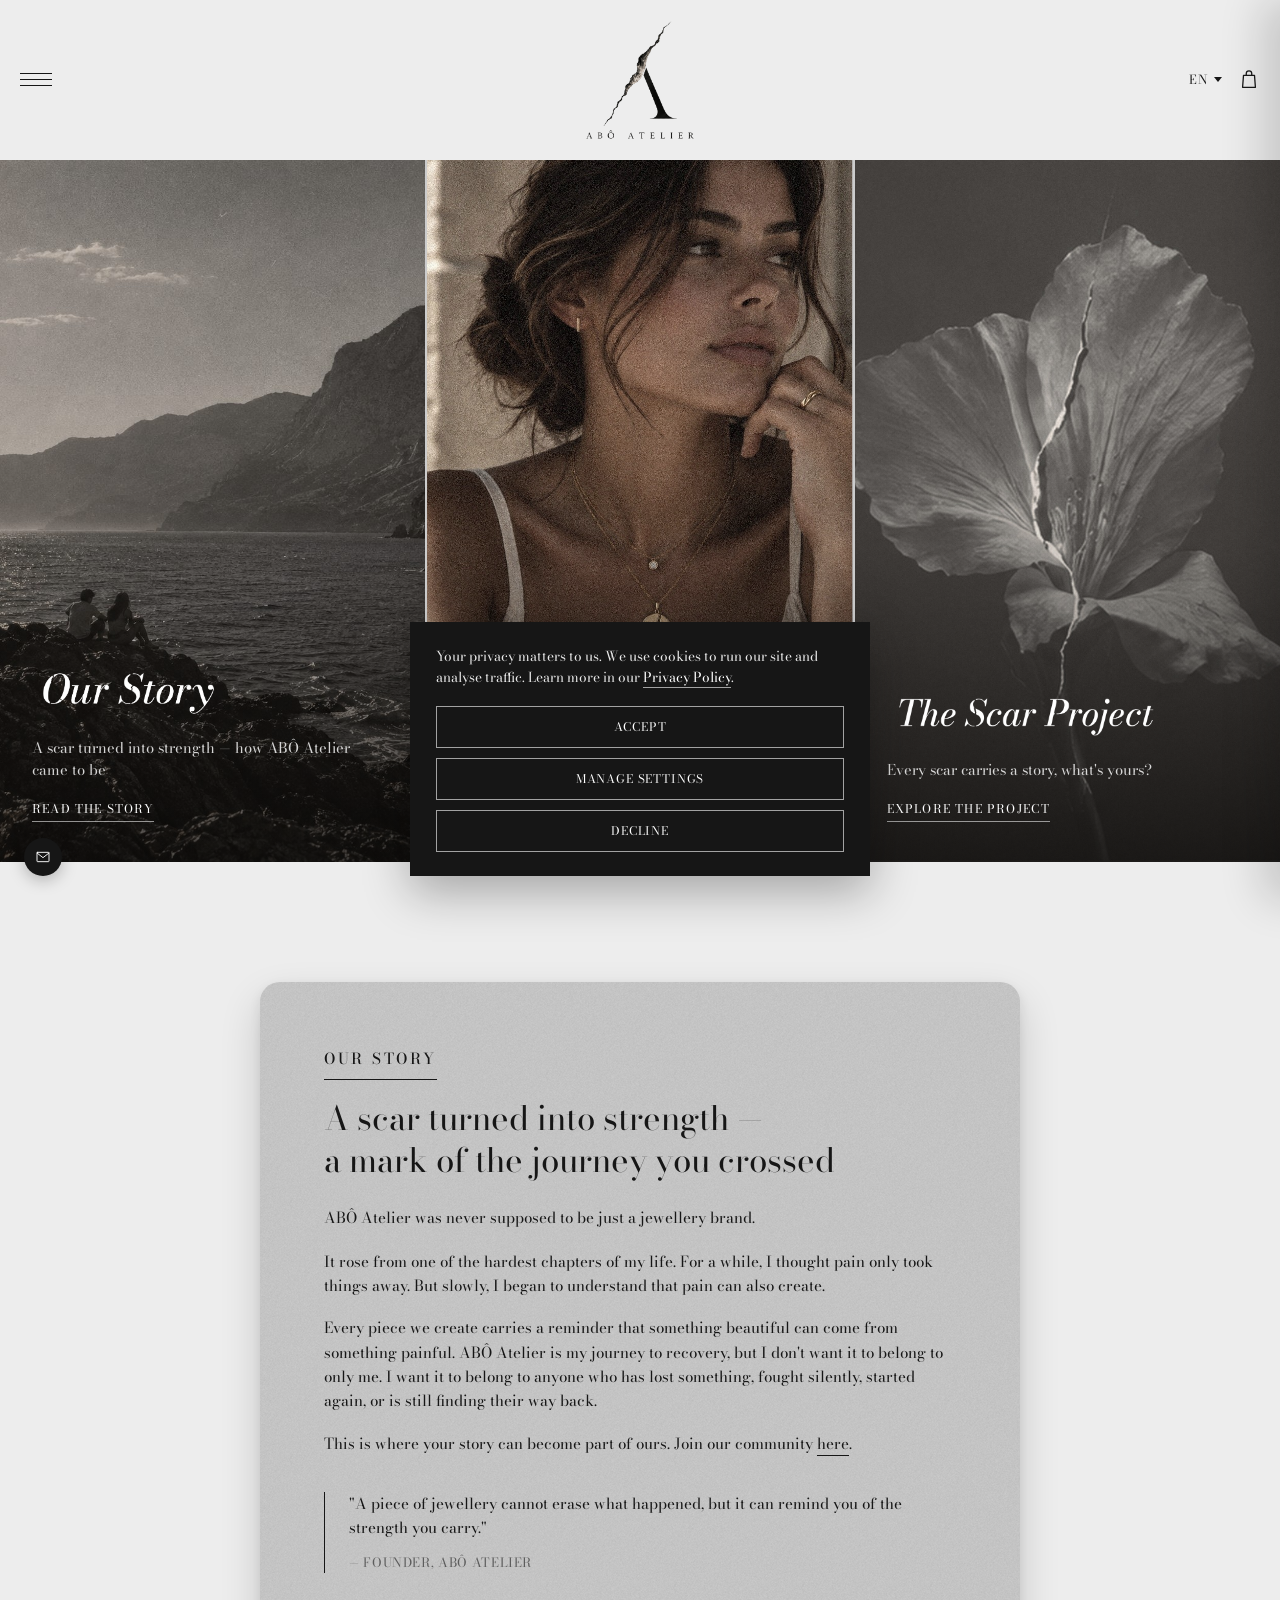
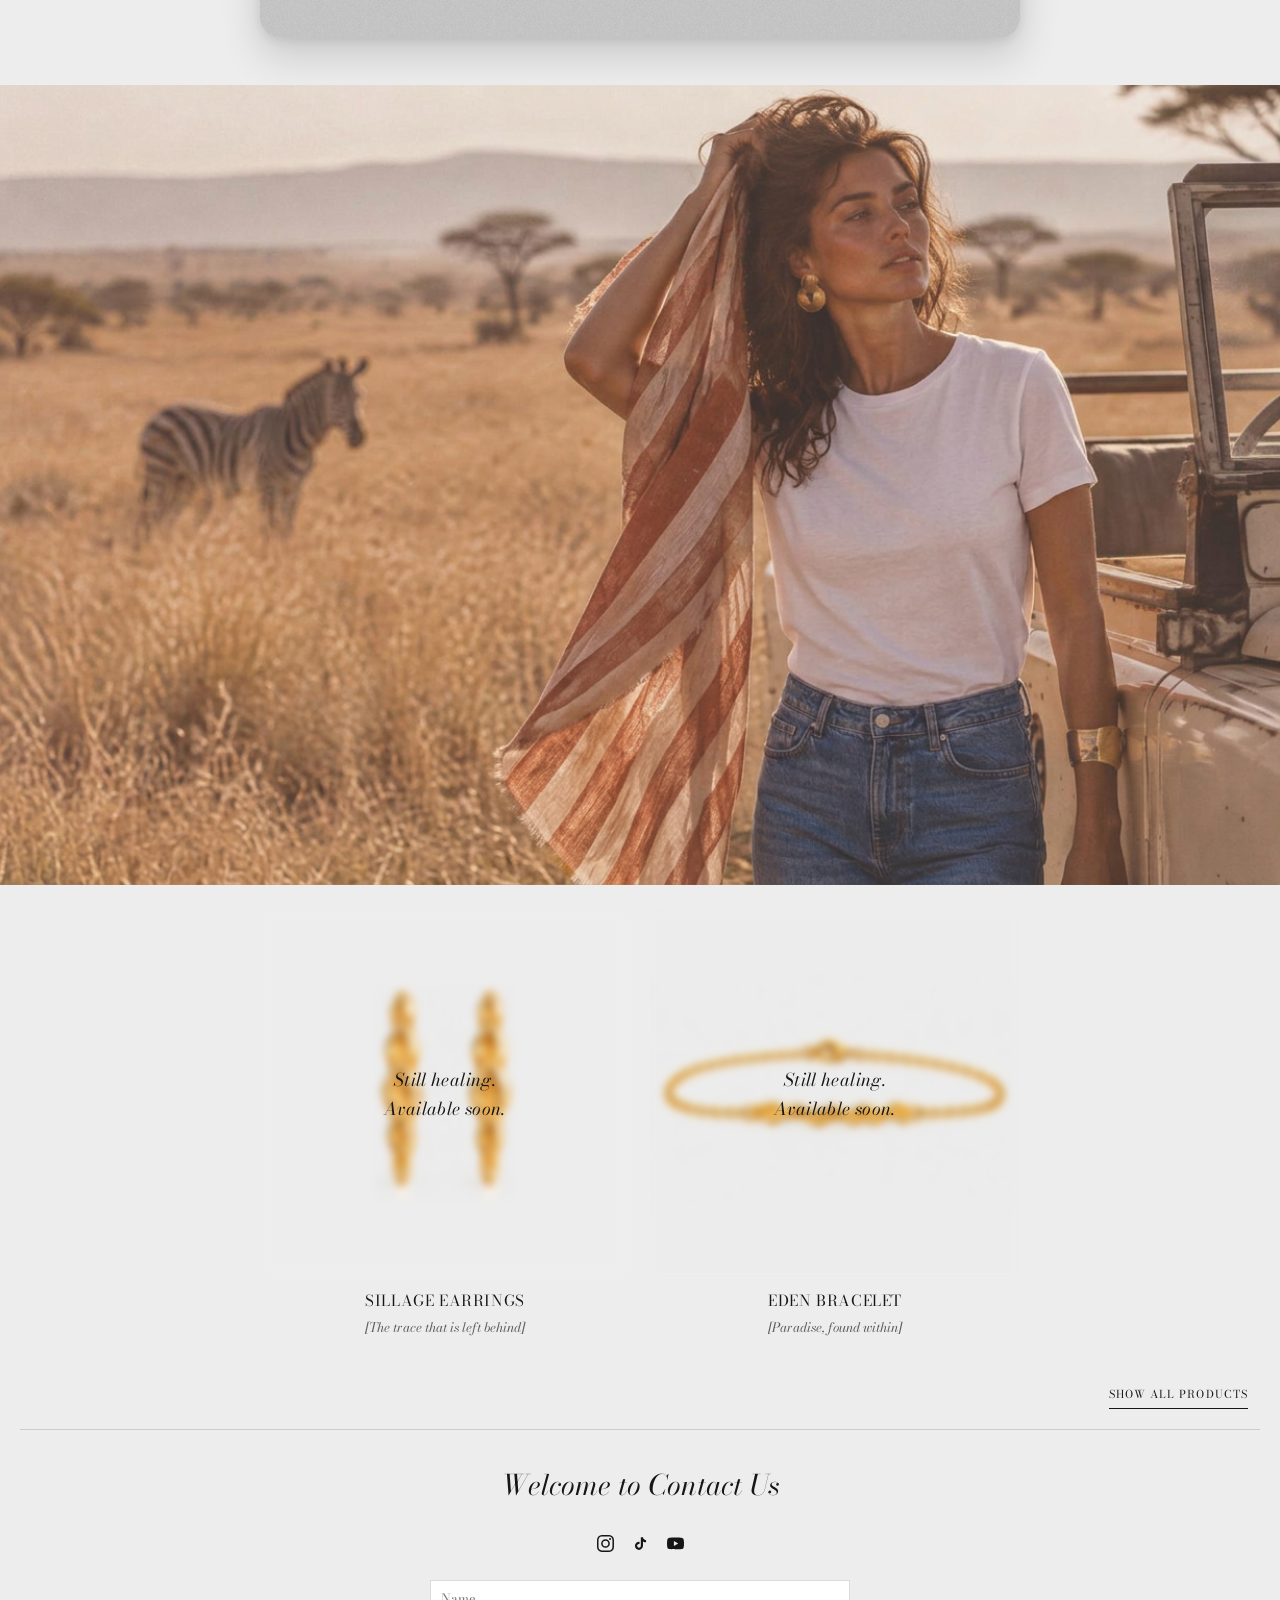
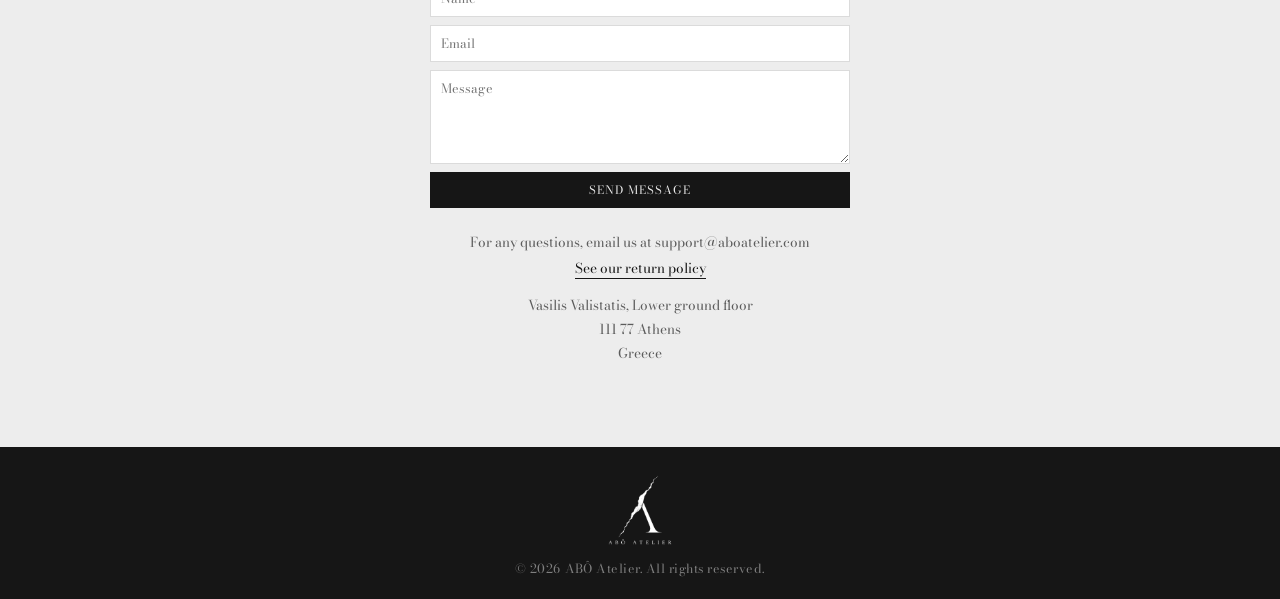
==== commit bc7bc863: "Link Instagram icon to @aboatelierofficial Co-Authored-By: Claude Sonnet 5 <noreply@anthropic.com> C" ====
--- a/index.html
+++ b/index.html
@@ -150,7 +150,7 @@
       <div class="contact-info">
         <div class="contact-block contact-social">
           <div class="contact-social-icons">
-            <a href="#" class="social-link" aria-label="Instagram">
+            <a href="https://www.instagram.com/aboatelierofficial" class="social-link" aria-label="Instagram" target="_blank" rel="noopener">
               <svg viewBox="0 0 24 24" aria-hidden="true"><path d="M12 0C8.74 0 8.333.014 7.053.072 5.775.132 4.905.333 4.14.63c-.789.306-1.459.717-2.126 1.384S.935 3.35.63 4.14C.333 4.905.131 5.775.072 7.053.014 8.333 0 8.74 0 12s.014 3.667.072 4.947c.06 1.277.261 2.148.558 2.913.306.788.717 1.459 1.384 2.126.667.666 1.336 1.079 2.126 1.384.766.296 1.636.499 2.913.558C8.333 23.986 8.74 24 12 24s3.667-.014 4.947-.072c1.277-.06 2.148-.262 2.913-.558.788-.306 1.459-.718 2.126-1.384.666-.667 1.079-1.335 1.384-2.126.296-.765.499-1.636.558-2.913.058-1.28.072-1.687.072-4.947s-.014-3.667-.072-4.947c-.06-1.277-.262-2.149-.558-2.913-.306-.789-.718-1.459-1.384-2.126C21.319 1.347 20.651.935 19.86.63c-.765-.297-1.636-.499-2.913-.558C15.667.014 15.26 0 12 0zm0 2.16c3.203 0 3.585.016 4.85.071 1.17.055 1.805.249 2.227.415.562.217.96.477 1.382.896.419.42.679.819.896 1.381.164.422.36 1.057.413 2.227.057 1.266.07 1.646.07 4.85s-.015 3.585-.074 4.85c-.061 1.17-.256 1.805-.421 2.227-.224.562-.479.96-.899 1.382-.419.419-.824.679-1.38.896-.42.164-1.065.36-2.235.413-1.274.057-1.649.07-4.859.07-3.211 0-3.586-.015-4.859-.074-1.171-.061-1.816-.256-2.236-.421-.569-.224-.96-.479-1.379-.899-.421-.419-.69-.824-.9-1.38-.165-.42-.359-1.065-.42-2.235-.045-1.26-.061-1.649-.061-4.844 0-3.196.016-3.586.061-4.861.061-1.17.255-1.814.42-2.234.21-.57.479-.96.9-1.381.419-.419.81-.689 1.379-.898.42-.166 1.051-.361 2.221-.421 1.275-.045 1.65-.06 4.859-.06zM12 5.838a6.162 6.162 0 1 0 0 12.324 6.162 6.162 0 0 0 0-12.324zM12 16a4 4 0 1 1 0-8 4 4 0 0 1 0 8zm7.846-10.405a1.44 1.44 0 1 1-2.881.001 1.44 1.44 0 0 1 2.881-.001z"/></svg>
             </a>
             <a href="#" class="social-link" aria-label="TikTok">
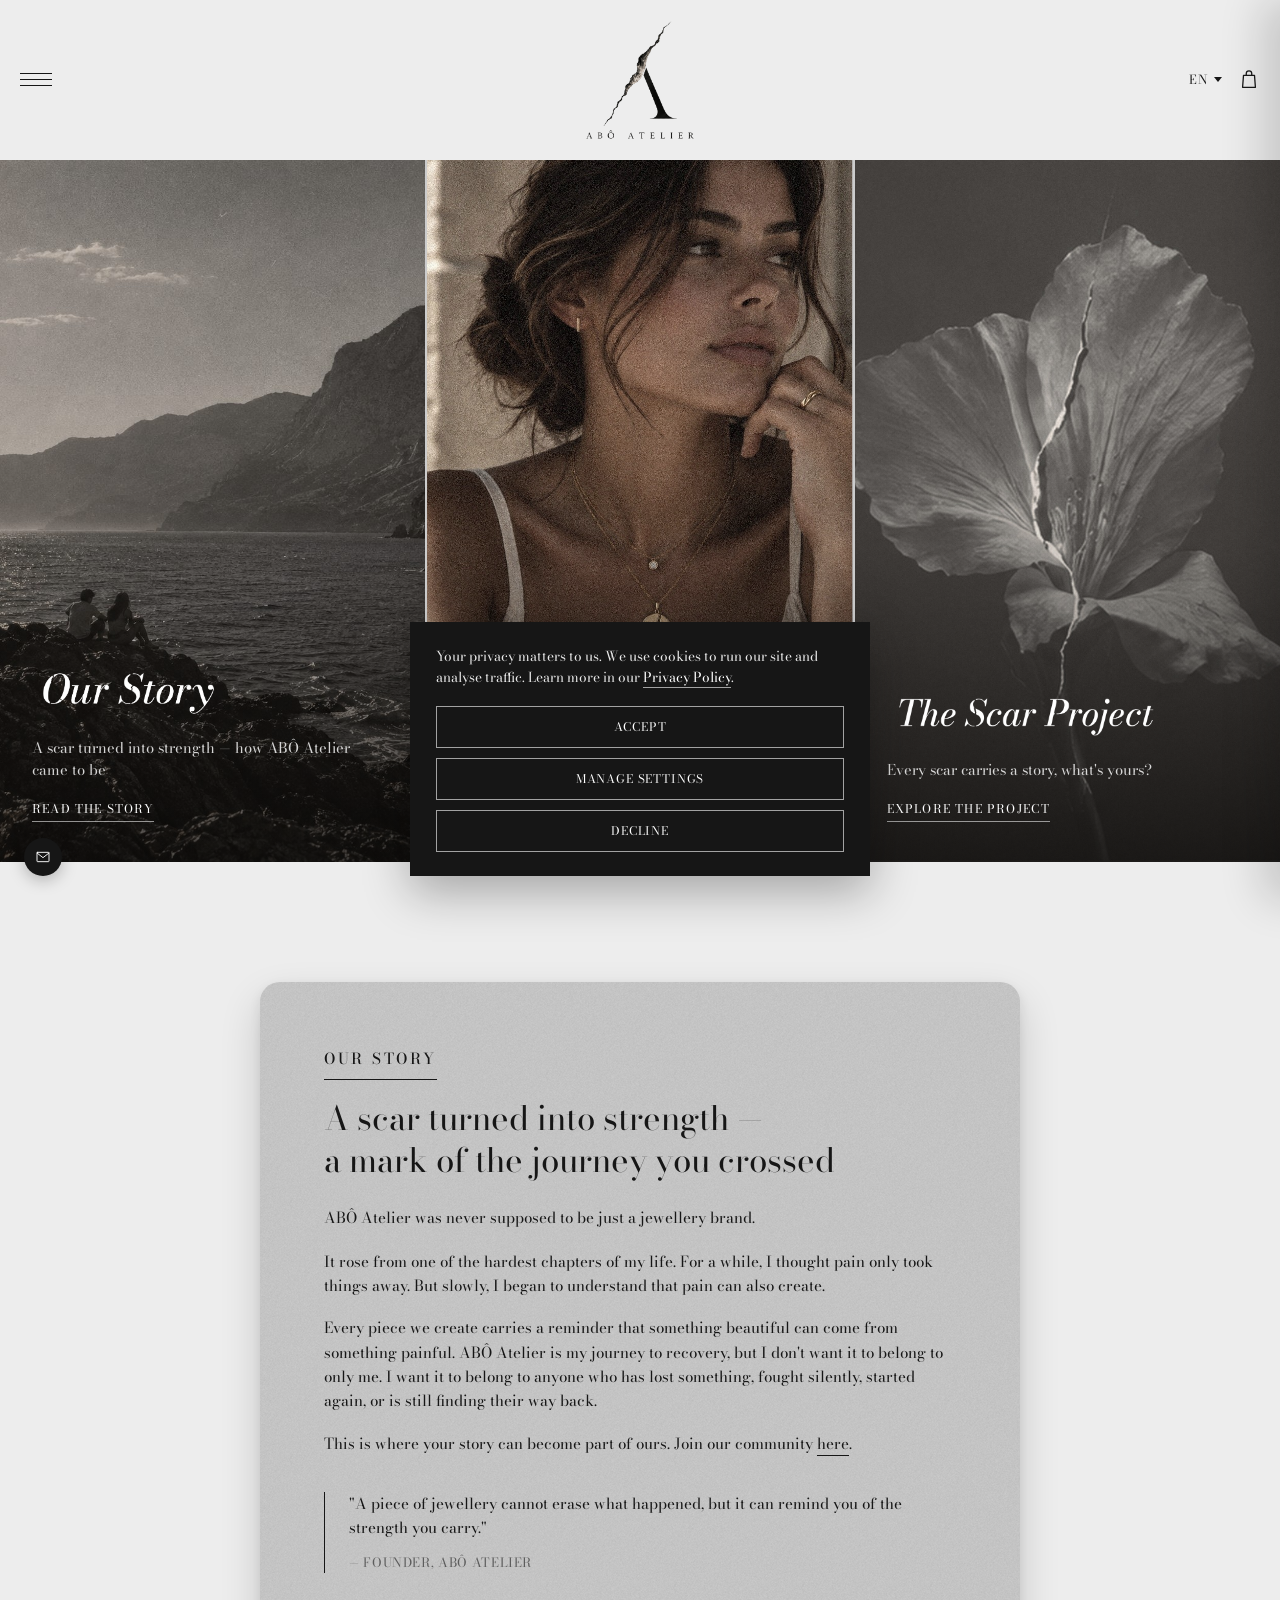
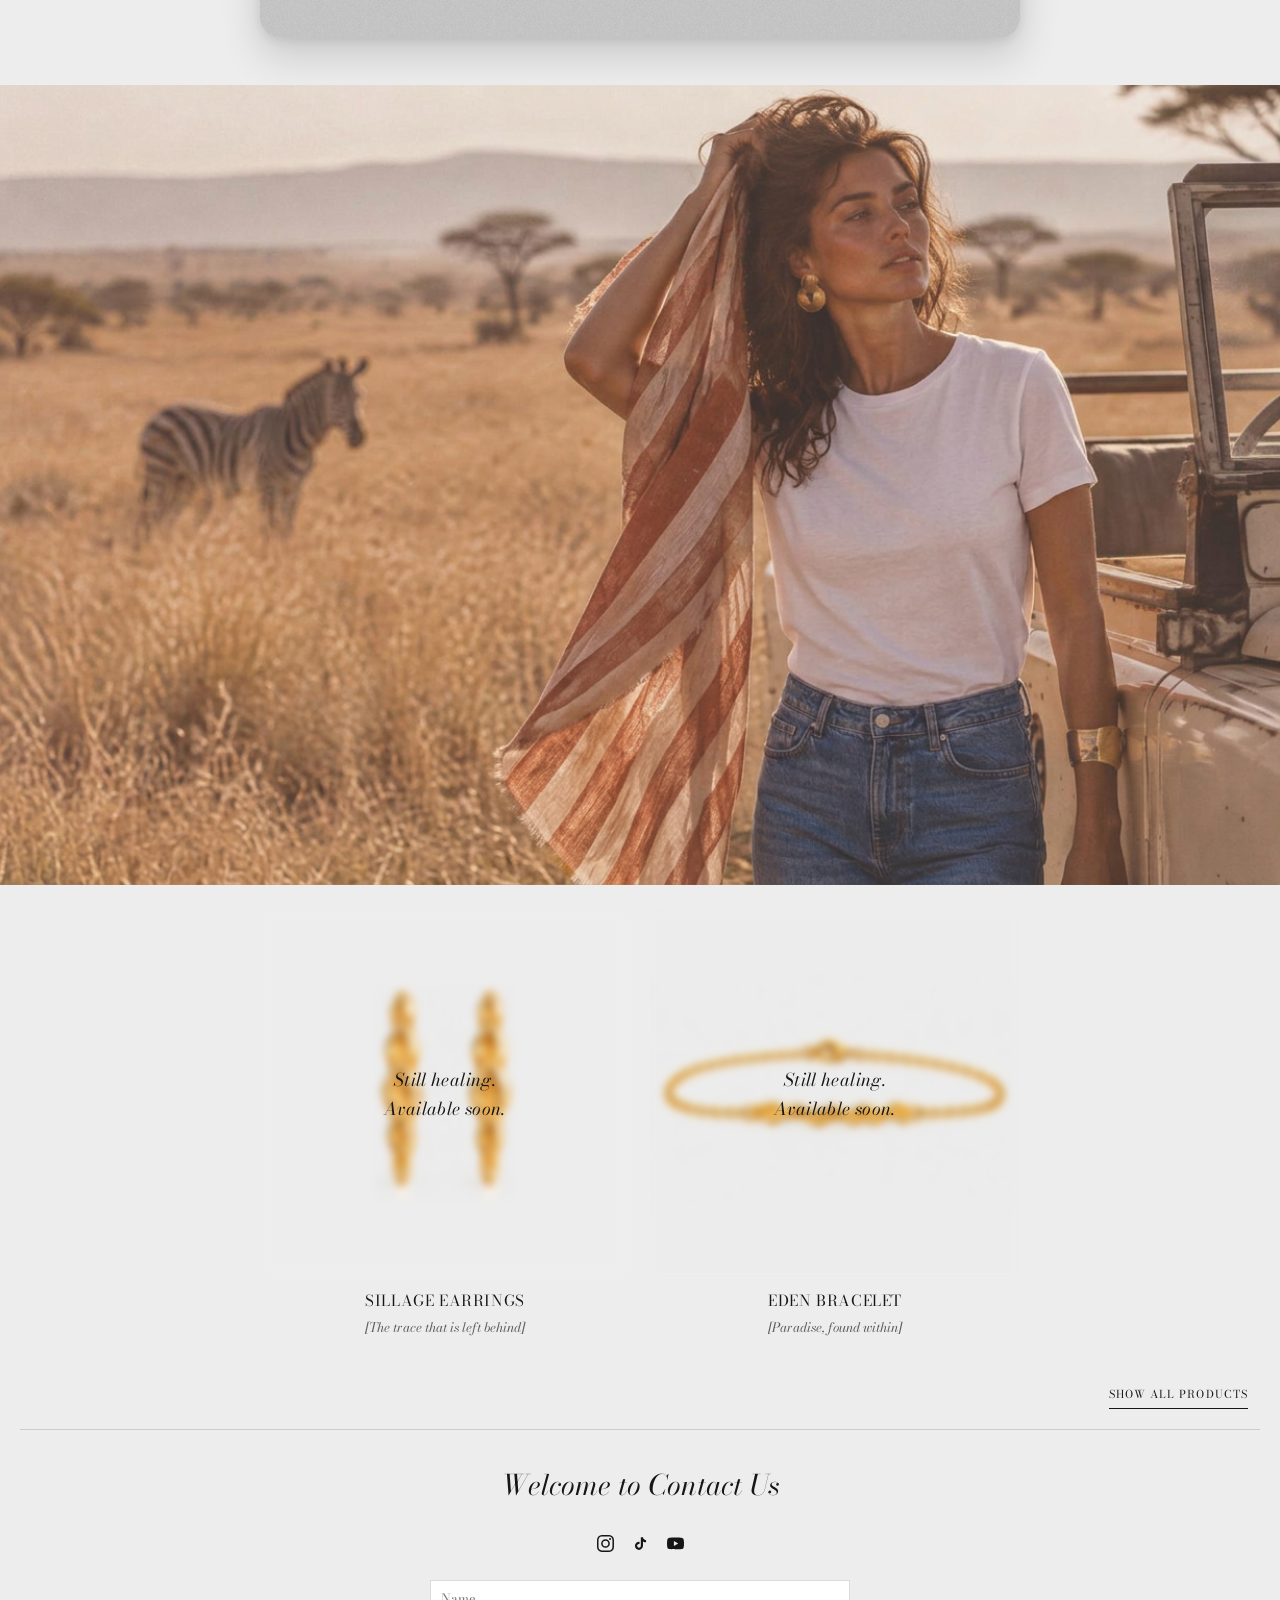
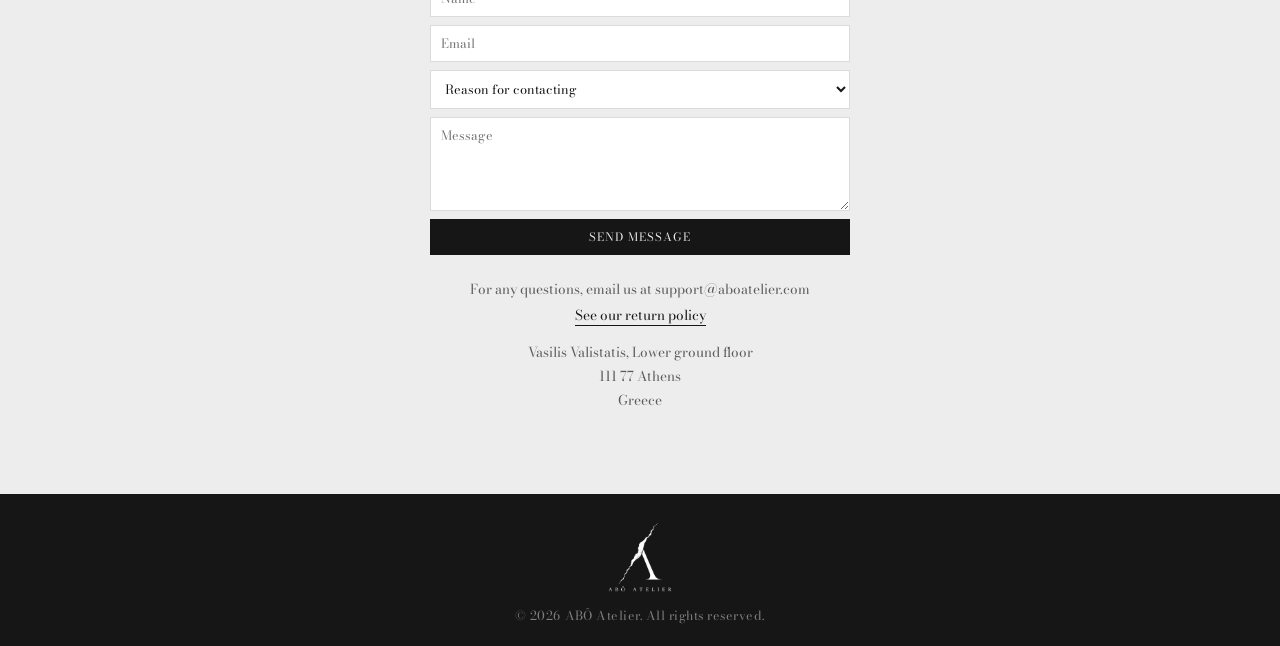
==== commit 381a313d: "Add reason-for-contacting dropdown to contact form Adds a select between Email and Message with comm" ====
--- a/index.html
+++ b/index.html
@@ -166,6 +166,15 @@
           <form class="contact-form" id="contactForm">
             <input type="text" name="name" data-i18n-placeholder="newsletter.name" placeholder="Name" data-i18n-aria="newsletter.name" aria-label="Name">
             <input type="email" name="email" data-i18n-placeholder="newsletter.email" placeholder="Email" required data-i18n-aria="newsletter.emailAria" aria-label="Email address">
+            <select name="reason" data-i18n-aria="contact.form.reasonPlaceholder" aria-label="Reason for contacting">
+              <option value="" data-i18n="contact.form.reasonPlaceholder">Reason for contacting</option>
+              <option value="Order Support" data-i18n="contact.form.reasonOrder">Order Support</option>
+              <option value="Product Question" data-i18n="contact.form.reasonProduct">Product Question</option>
+              <option value="Returns & Exchanges" data-i18n="contact.form.reasonReturns">Returns & Exchanges</option>
+              <option value="Wholesale Inquiry" data-i18n="contact.form.reasonWholesale">Wholesale Inquiry</option>
+              <option value="The Scar Project" data-i18n="contact.form.reasonScarProject">The Scar Project</option>
+              <option value="Other" data-i18n="contact.form.reasonOther">Other</option>
+            </select>
             <textarea name="message" rows="4" data-i18n-placeholder="contact.form.message" placeholder="Message" required data-i18n-aria="contact.form.message" aria-label="Message"></textarea>
             <button type="submit" data-i18n="contact.form.submit">Send Message</button>
             <p class="newsletter-status" hidden></p>
--- a/assets/css/style.css
+++ b/assets/css/style.css
@@ -590,6 +590,7 @@
 }
 .newsletter-form input,
 .contact-form input,
+.contact-form select,
 .contact-form textarea {
   min-width: 0;
   padding: 8px 10px;
@@ -598,6 +599,9 @@
   color: var(--color-ink);
   font-family: var(--font-body);
   font-size: 0.8rem;
+}
+.contact-form select {
+  cursor: pointer;
 }
 .contact-form textarea {
   resize: vertical;
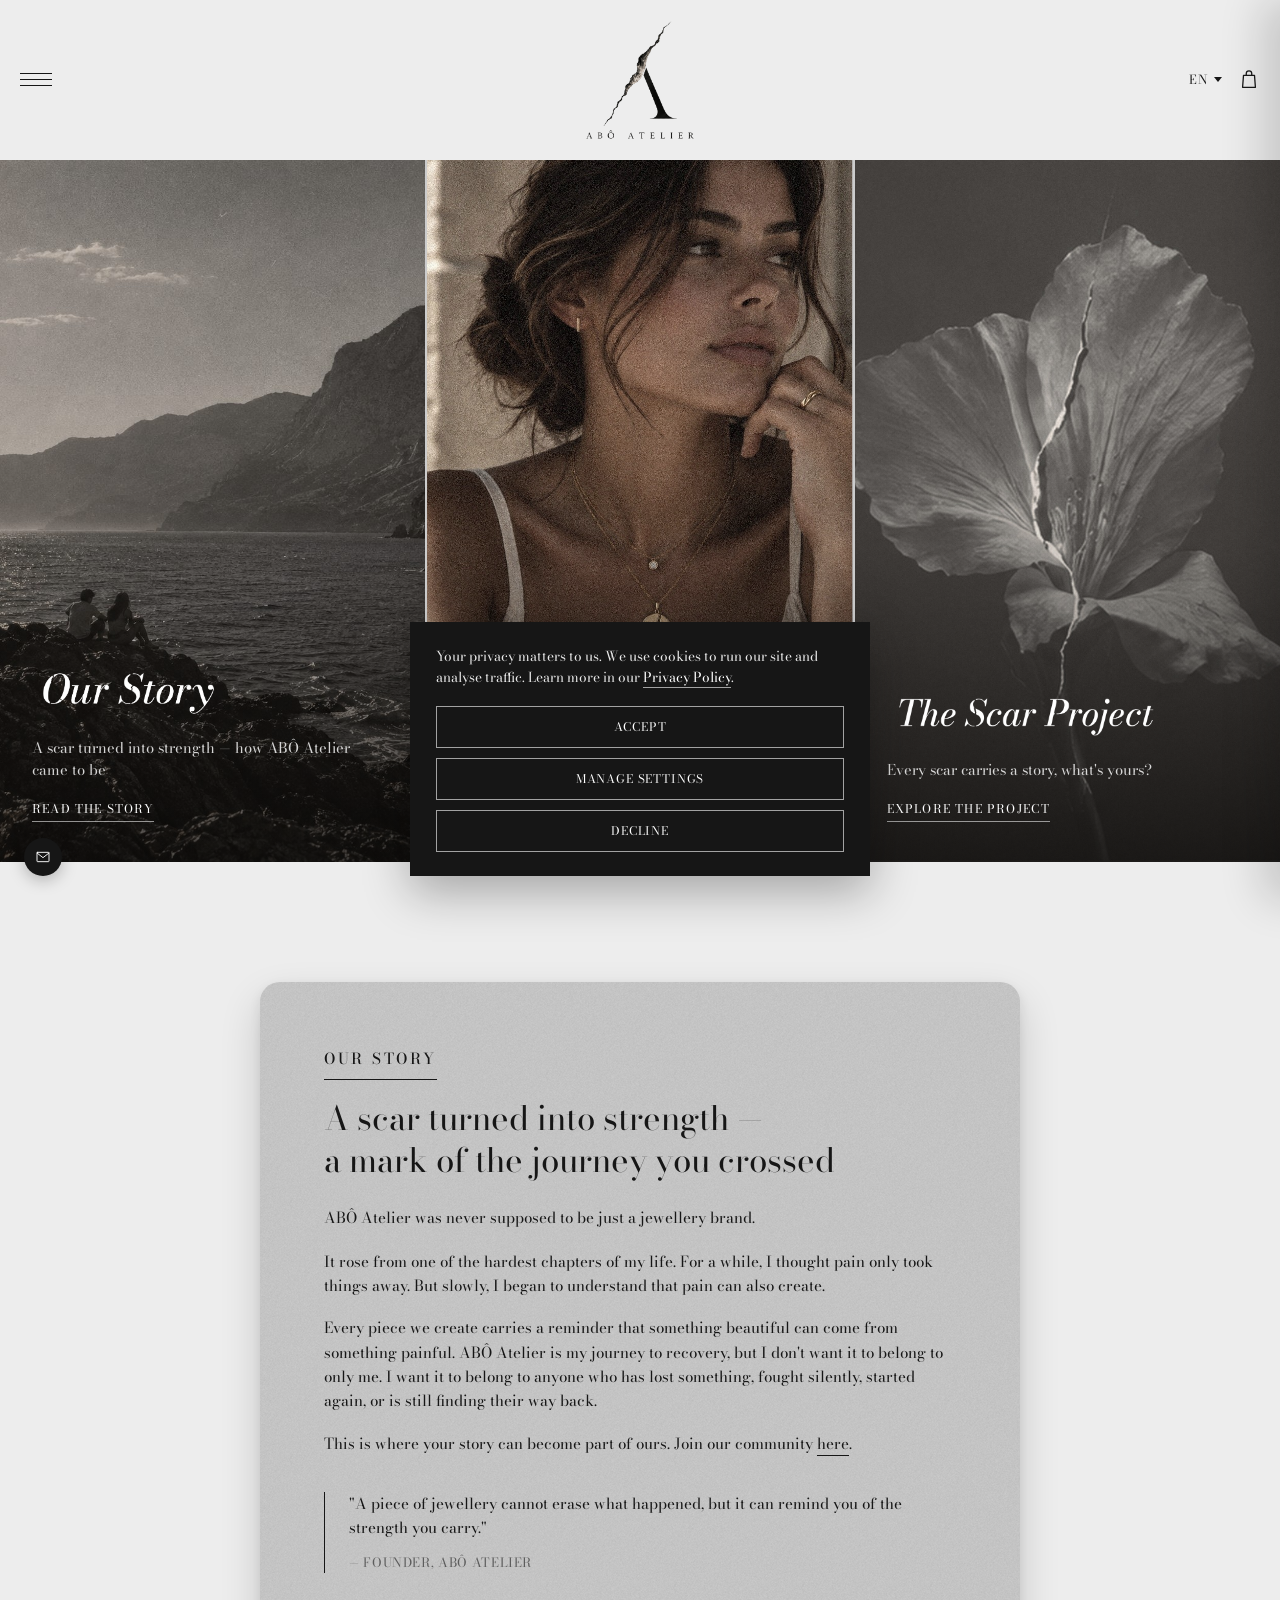
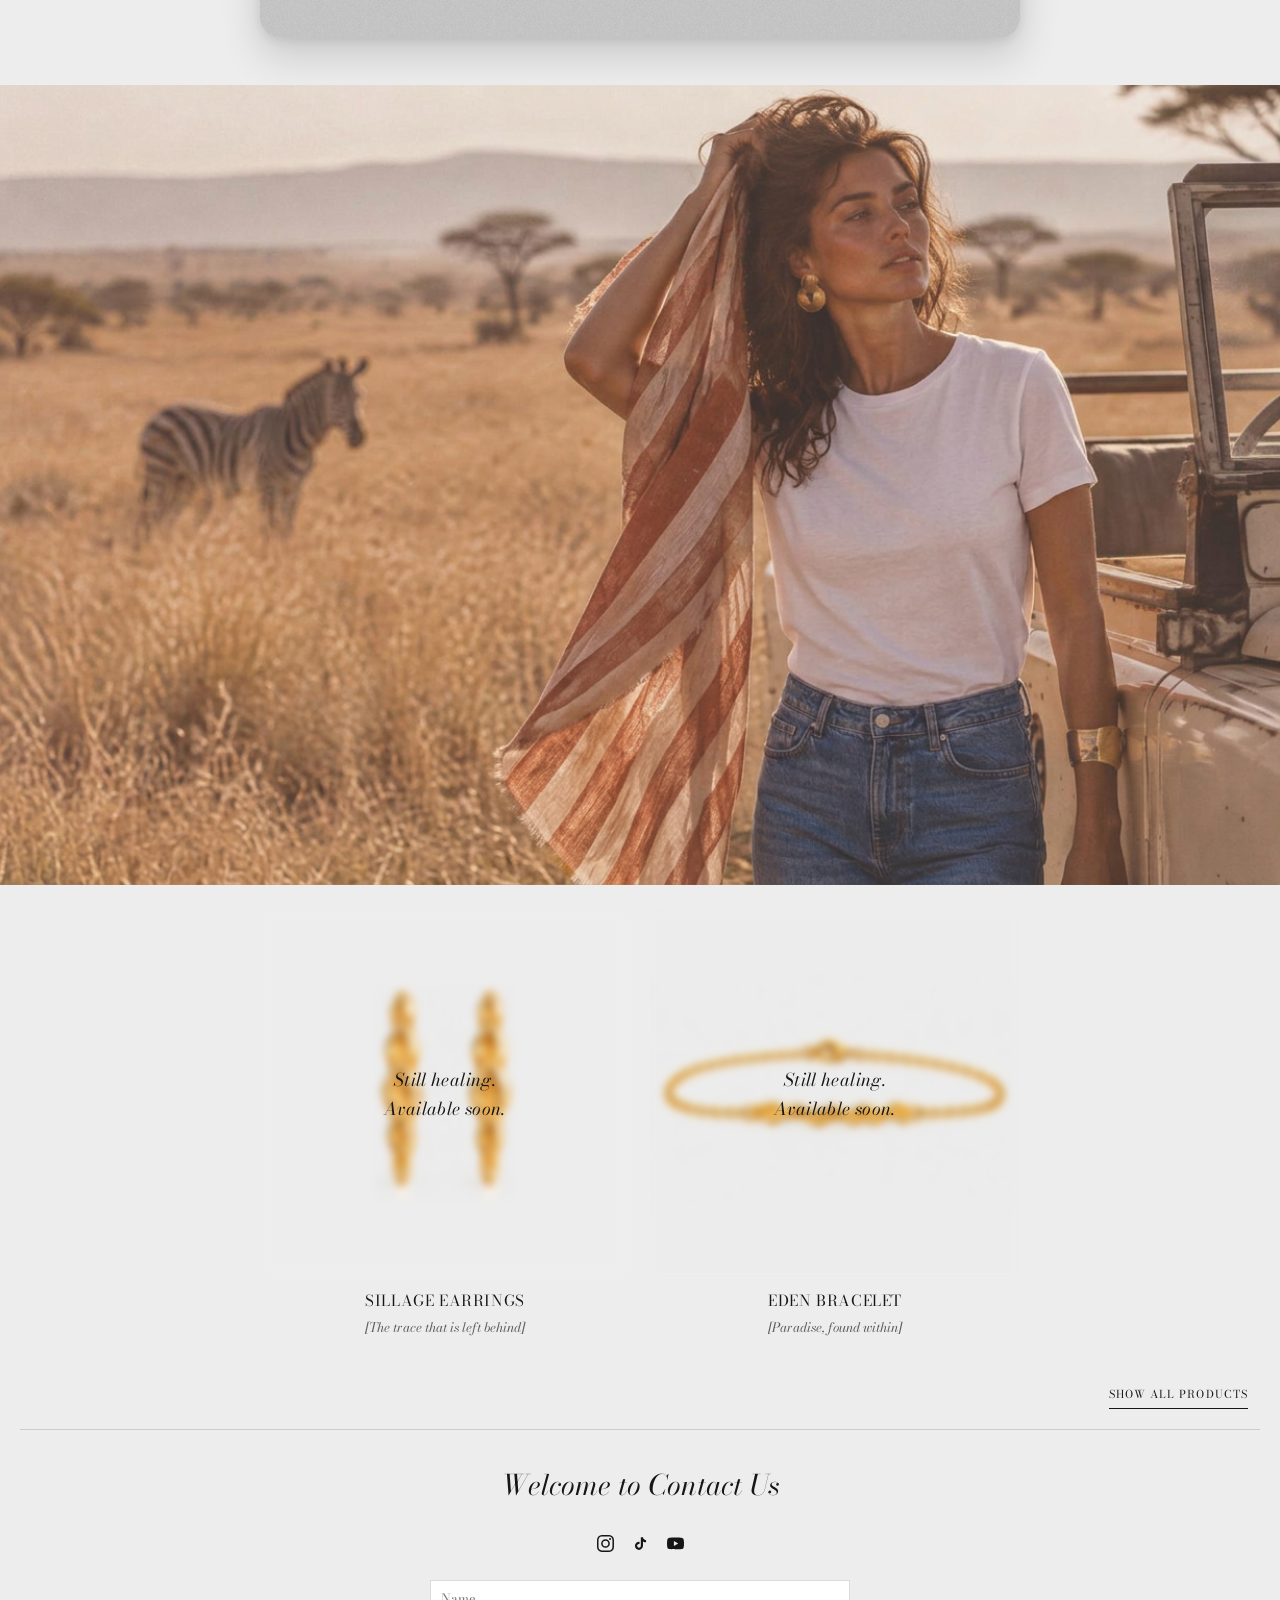
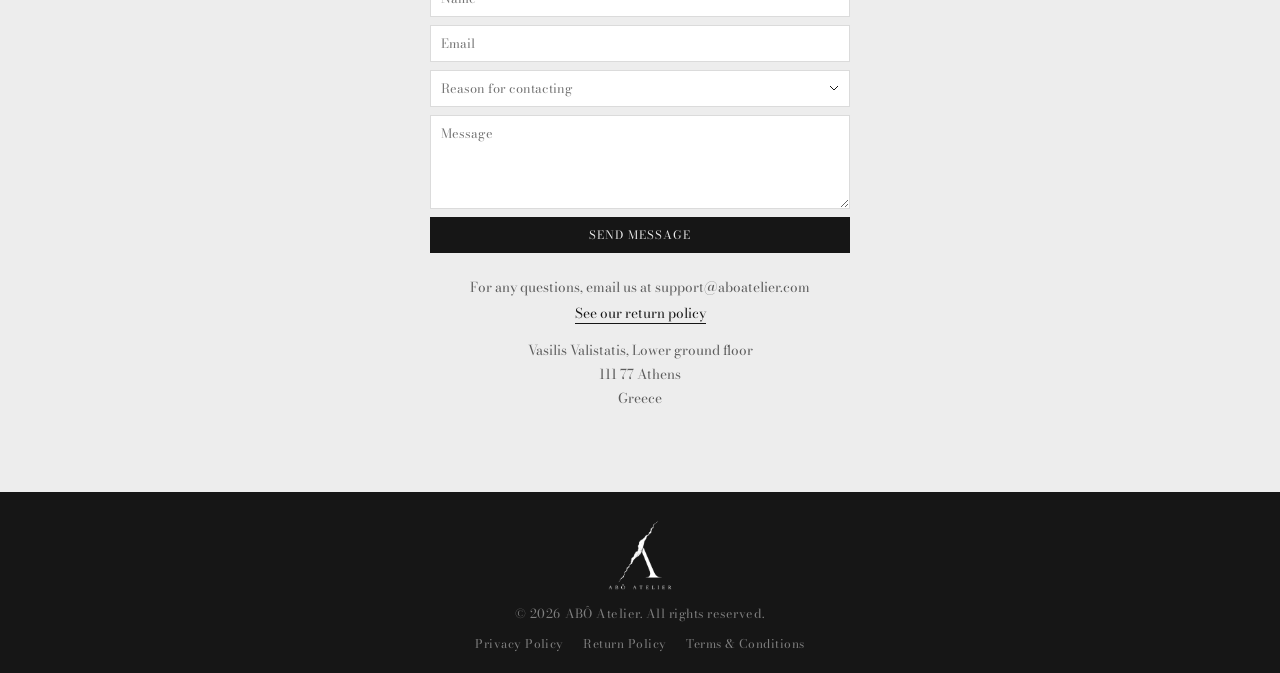
==== commit 2cb6cf61: "Add site-wide Terms & Conditions page Adds terms.html covering the usual e-commerce terms (products/" ====
--- a/index.html
+++ b/index.html
@@ -203,6 +203,11 @@
         <img src="assets/img/abo-logo-scarred-white-full.png" alt="ABÔ Atelier" class="brand-logo brand-logo--footer">
       </a>
       <p class="footer-copy">&copy; <span id="year"></span> <span data-i18n="footer.rights">ABÔ Atelier. All rights reserved.</span></p>
+      <p class="footer-links">
+        <a href="privacy-policy.html" data-i18n="privacyPolicy.title">Privacy Policy</a>
+        <a href="return-policy.html" data-i18n="policy.title">Return Policy</a>
+        <a href="terms.html" data-i18n="terms.title">Terms &amp; Conditions</a>
+      </p>
     </div>
   </div>
 </footer>
--- a/assets/css/style.css
+++ b/assets/css/style.css
@@ -600,8 +600,25 @@
   font-family: var(--font-body);
   font-size: 0.8rem;
 }
+.newsletter-form input::placeholder,
+.contact-form input::placeholder,
+.contact-form textarea::placeholder {
+  color: #757575;
+  opacity: 1;
+}
 .contact-form select {
   cursor: pointer;
+  appearance: none;
+  -webkit-appearance: none;
+  -moz-appearance: none;
+  border-radius: 0;
+  background-image: url("data:image/svg+xml,%3Csvg xmlns='http://www.w3.org/2000/svg' width='10' height='10' viewBox='0 0 10 10'%3E%3Cpath d='M1 3l4 4 4-4' stroke='%23161616' stroke-width='1' fill='none'/%3E%3C/svg%3E");
+  background-repeat: no-repeat;
+  background-position: right 10px center;
+  padding-right: 28px;
+}
+.contact-form select.is-placeholder {
+  color: #757575;
 }
 .contact-form textarea {
   resize: vertical;
@@ -1012,6 +1029,20 @@
   letter-spacing: 0.04em;
   color: rgba(255,255,255,0.45);
   margin: 0;
+}
+.footer-links {
+  margin: 10px 0 0;
+  font-size: 0.75rem;
+  letter-spacing: 0.04em;
+}
+.footer-links a {
+  color: rgba(255,255,255,0.45);
+  border-bottom: none;
+  margin: 0 8px;
+  transition: color 0.2s ease;
+}
+.footer-links a:hover {
+  color: rgba(255,255,255,0.8);
 }
 
 /* ===== Responsive ===== */
